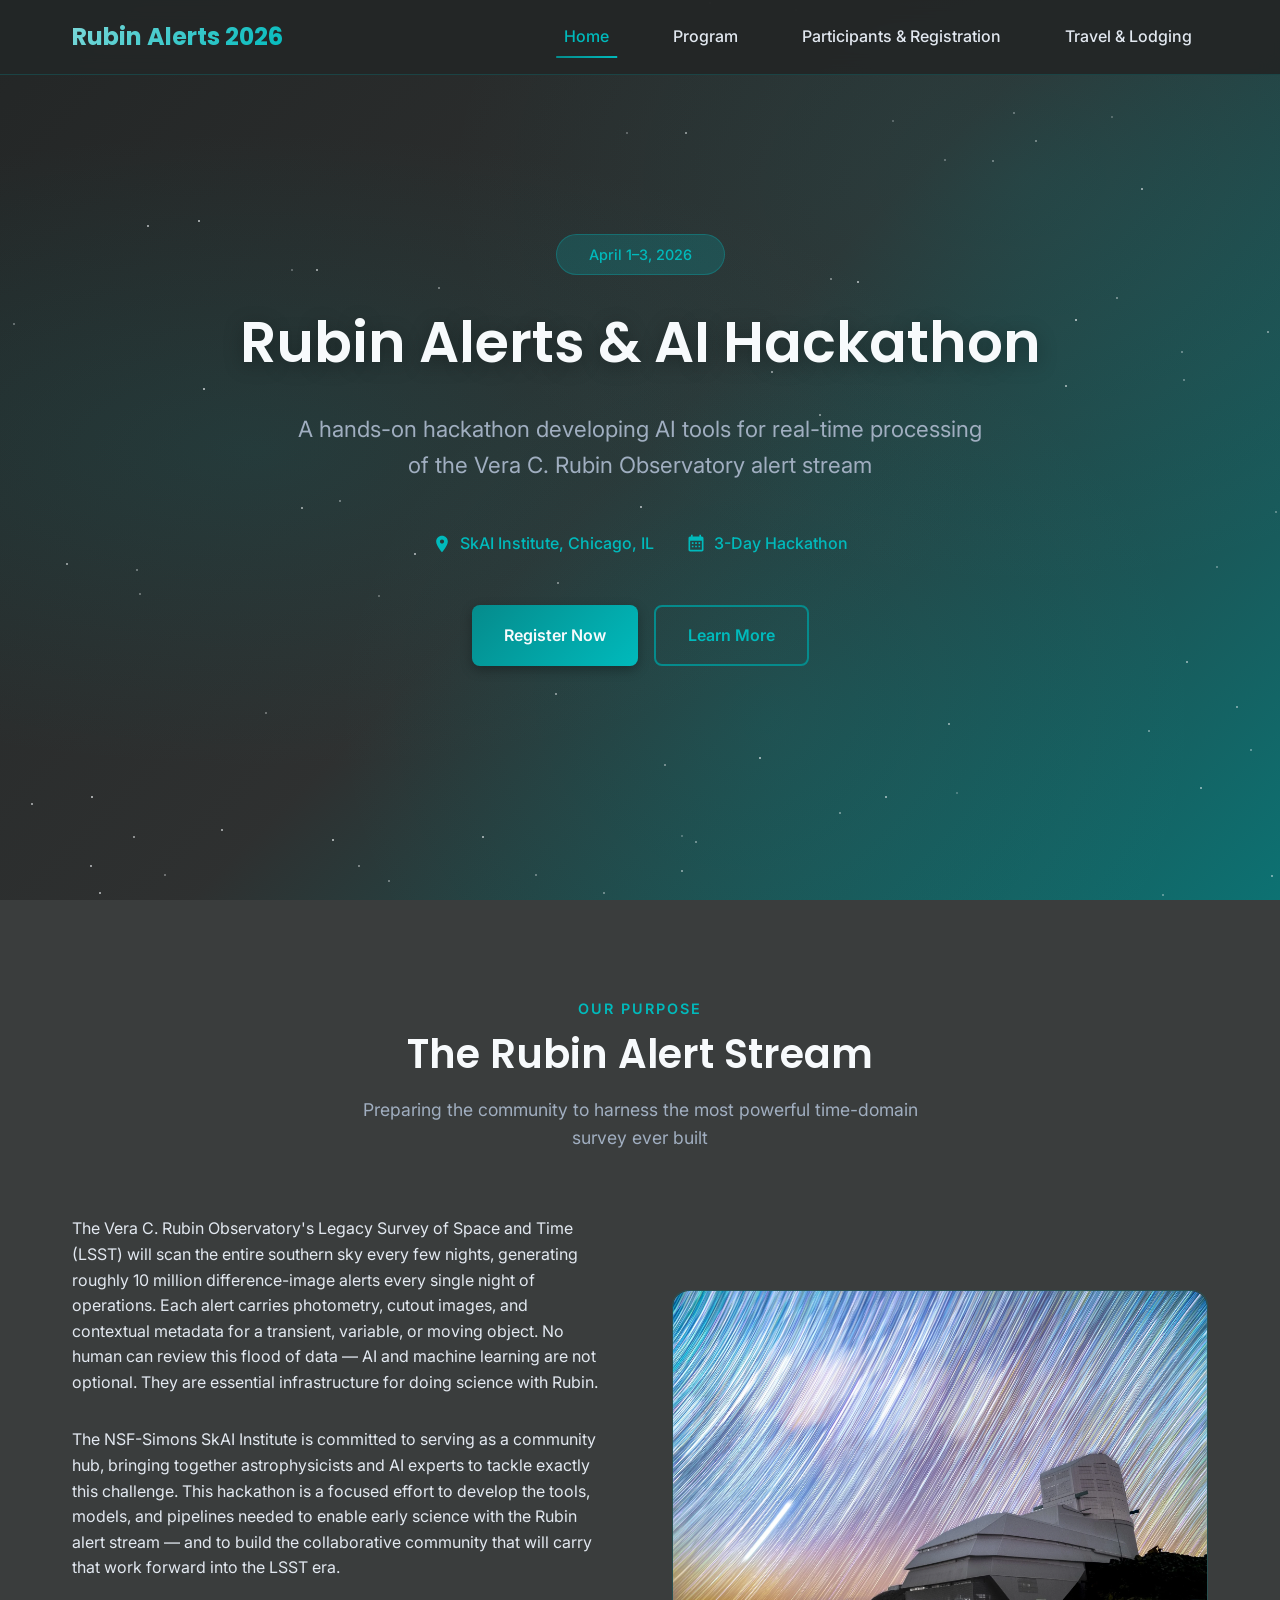
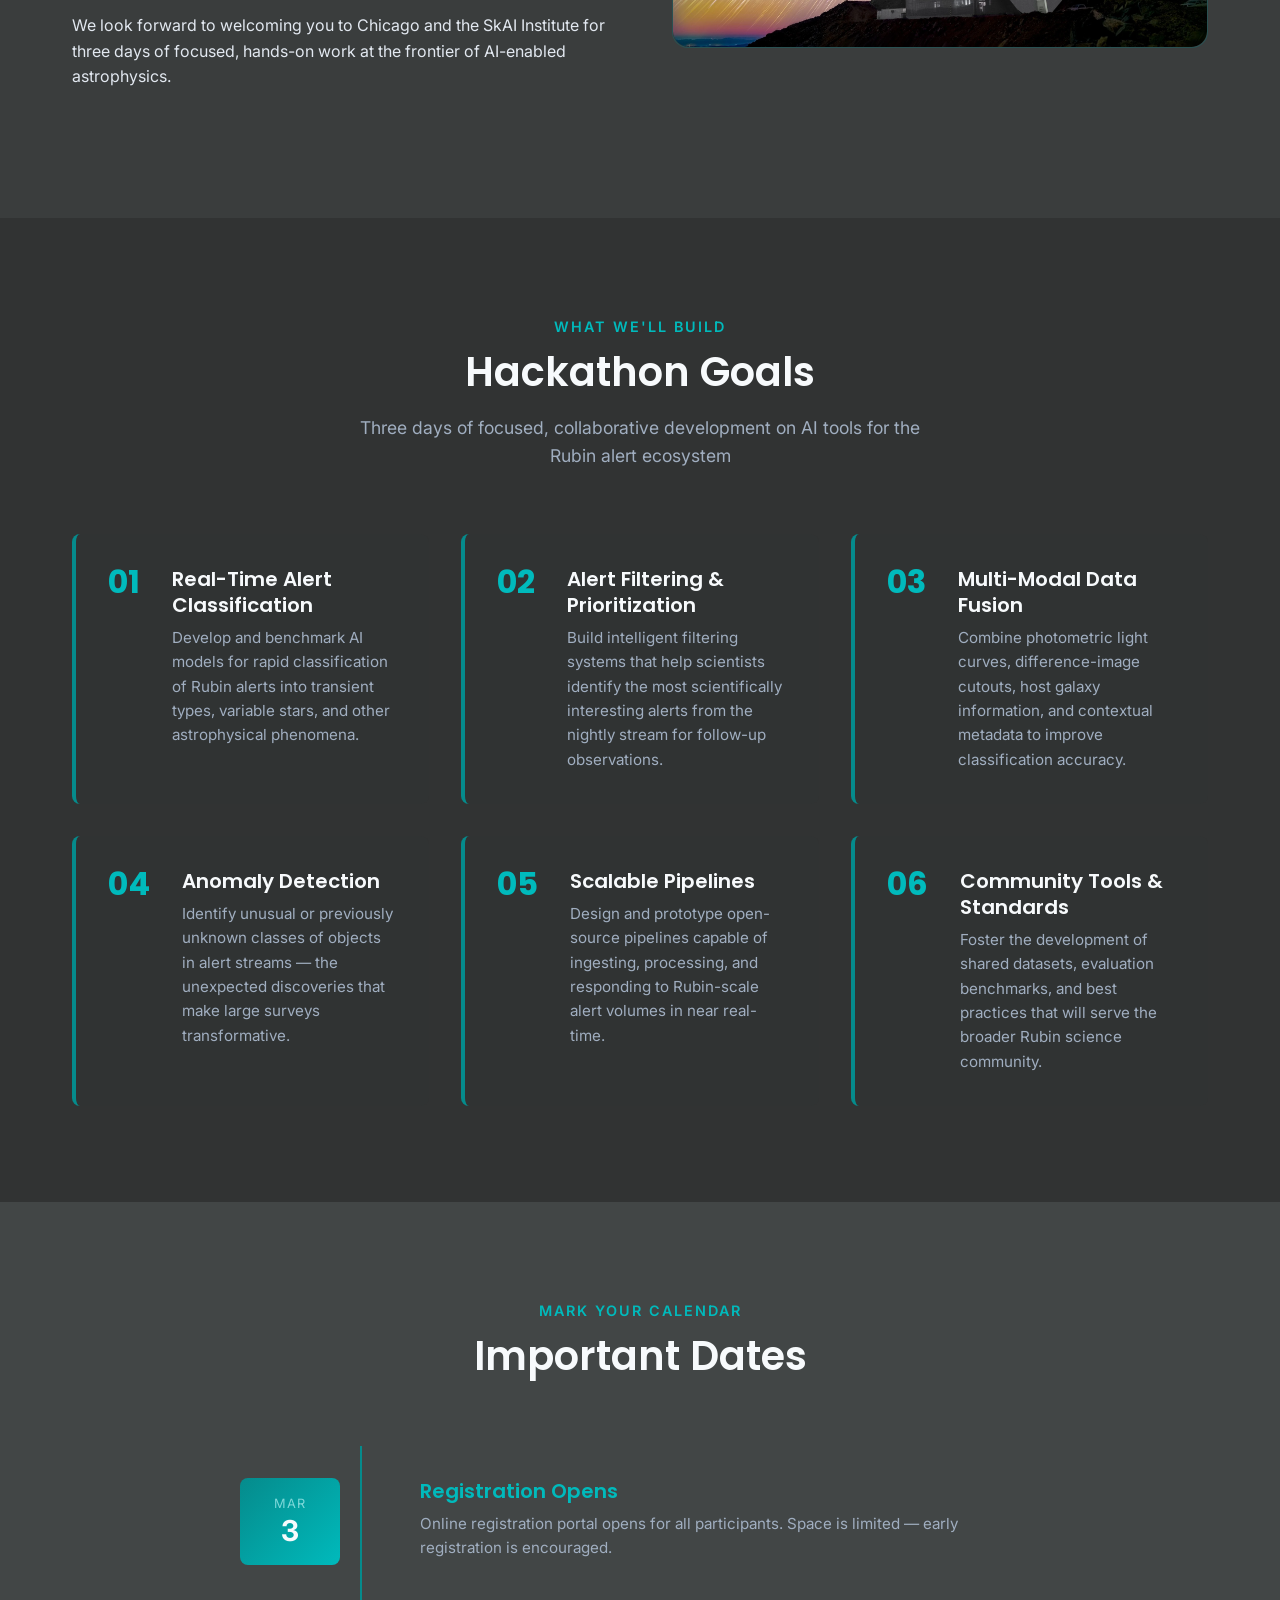
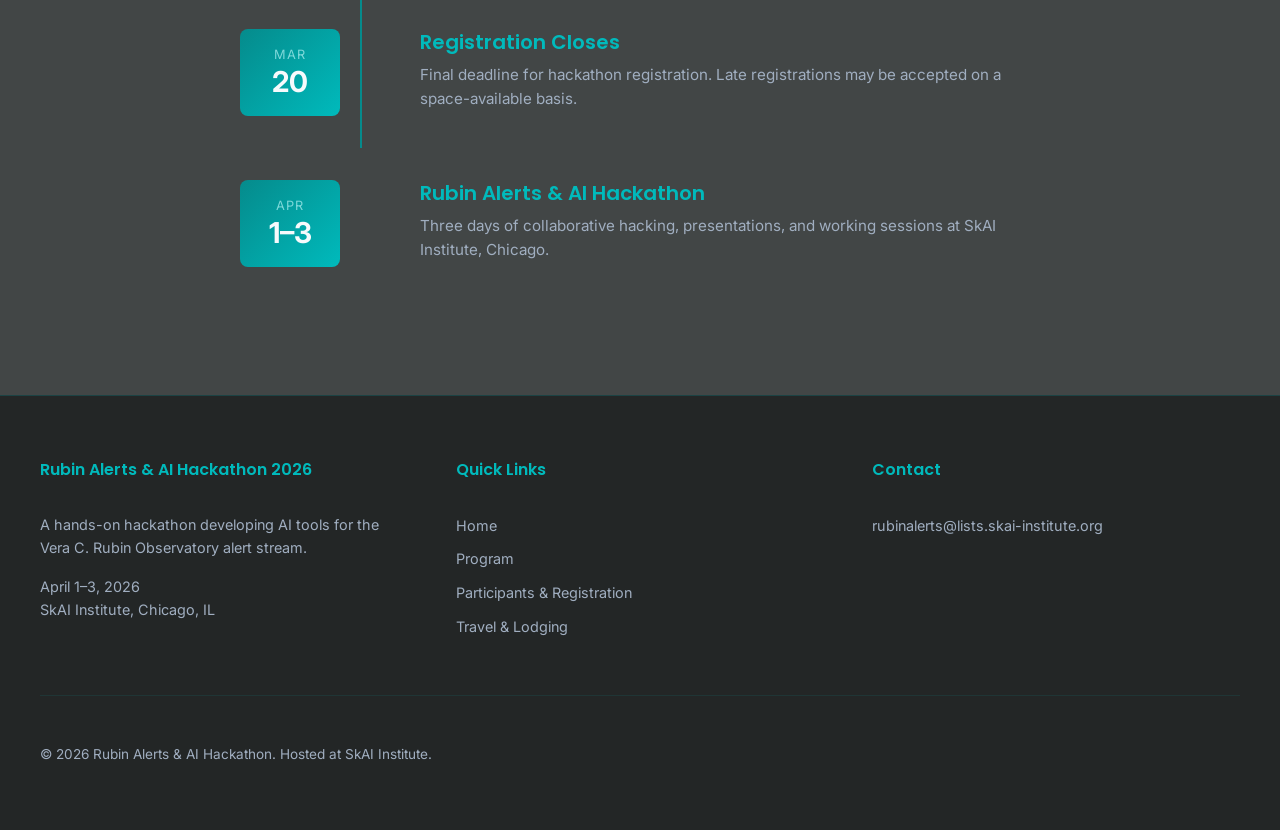
==== index.html @ 345ad565 "ENH: replace placeholder box with Rubin star trails image in Purpose section Co-Authored-By: Claude " ====
<!DOCTYPE html>
<html lang="en">
<head>
    <meta charset="UTF-8">
    <meta name="viewport" content="width=device-width, initial-scale=1.0">
    <meta name="description" content="Rubin Alerts and AI Hackathon 2026 - Developing AI tools for the Vera C. Rubin Observatory alert stream. April 1-3, 2026 at SkAI Institute, Chicago, IL.">
    <meta name="keywords" content="Rubin Observatory, LSST, alerts, AI, machine learning, hackathon, SkAI Institute, astronomy">
    <title>Rubin Alerts & AI Hackathon 2026</title>

    <!-- Google Fonts -->
    <link rel="preconnect" href="https://fonts.googleapis.com">
    <link rel="preconnect" href="https://fonts.gstatic.com" crossorigin>
    <link href="https://fonts.googleapis.com/css2?family=Inter:wght@300;400;500;600;700&family=Poppins:wght@400;500;600;700&display=swap" rel="stylesheet">

    <!-- Stylesheet -->
    <link rel="stylesheet" href="css/styles.css">
</head>
<body>
    <!-- Navigation -->
    <nav class="navbar">
        <div class="nav-container">
            <a href="index.html" class="nav-logo">
                <span class="nav-logo-text">Rubin Alerts 2026</span>
            </a>

            <input type="checkbox" id="nav-toggle" class="hamburger-checkbox">
            <label for="nav-toggle" class="hamburger">
                <span></span>
                <span></span>
                <span></span>
            </label>

            <ul class="nav-links">
                <li><a href="index.html" class="active jiggle-link">Home</a></li>
                <li><a href="program.html" class="jiggle-link">Program</a></li>
                <li><a href="participants.html" class="jiggle-link">Participants & Registration</a></li>
                <li><a href="travel.html" class="jiggle-link">Travel & Lodging</a></li>
            </ul>
        </div>
    </nav>

    <!-- Hero Section -->
    <section class="hero">
        <div class="stars" id="stars"></div>

        <div class="hero-content">
            <span class="hero-badge">April 1–3, 2026</span>
            <h1>Rubin Alerts &amp; AI Hackathon</h1>
            <p class="hero-subtitle">
                A hands-on hackathon developing AI tools for real-time processing of the Vera C. Rubin Observatory alert stream
            </p>
            <div class="hero-meta">
                <div class="hero-meta-item">
                    <svg xmlns="http://www.w3.org/2000/svg" viewBox="0 0 24 24">
                        <path d="M12 2C8.13 2 5 5.13 5 9c0 5.25 7 13 7 13s7-7.75 7-13c0-3.87-3.13-7-7-7zm0 9.5c-1.38 0-2.5-1.12-2.5-2.5s1.12-2.5 2.5-2.5 2.5 1.12 2.5 2.5-1.12 2.5-2.5 2.5z"/>
                    </svg>
                    SkAI Institute, Chicago, IL
                </div>
                <div class="hero-meta-item">
                    <svg xmlns="http://www.w3.org/2000/svg" viewBox="0 0 24 24">
                        <path d="M19 3h-1V1h-2v2H8V1H6v2H5c-1.11 0-1.99.9-1.99 2L3 19c0 1.1.89 2 2 2h14c1.1 0 2-.9 2-2V5c0-1.1-.9-2-2-2zm0 16H5V8h14v11zM9 10H7v2h2v-2zm4 0h-2v2h2v-2zm4 0h-2v2h2v-2zm-8 4H7v2h2v-2zm4 0h-2v2h2v-2zm4 0h-2v2h2v-2z"/>
                    </svg>
                    3-Day Hackathon
                </div>
            </div>
            <div class="hero-cta">
                <a href="https://forms.gle/wCSfBa9uULBceqDn6" target="_blank" class="btn btn-primary jiggle-link">Register Now</a>
                <a href="#vision" class="btn btn-secondary jiggle-link">Learn More</a>
            </div>
        </div>
    </section>

    <!-- Vision Section -->
    <section id="vision" class="section section-secondary">
        <div class="container">
            <div class="section-header">
                <span class="section-label">Our Purpose</span>
                <h2>The Rubin Alert Stream</h2>
                <p>Preparing the community to harness the most powerful time-domain survey ever built</p>
            </div>
            <div class="data-content">
                <div class="data-text">
                    <p>The Vera C. Rubin Observatory's Legacy Survey of Space and Time (LSST) will scan the entire southern sky every few nights, generating roughly 10 million difference-image alerts every single night of operations. Each alert carries photometry, cutout images, and contextual metadata for a transient, variable, or moving object. No human can review this flood of data — AI and machine learning are not optional. They are essential infrastructure for doing science with Rubin.</p>
                    <p>The NSF-Simons SkAI Institute is committed to serving as a community hub, bringing together astrophysicists and AI experts to tackle exactly this challenge. This hackathon is a focused effort to develop the tools, models, and pipelines needed to enable early science with the Rubin alert stream — and to build the collaborative community that will carry that work forward into the LSST era.</p>
                    <p>We look forward to welcoming you to Chicago and the SkAI Institute for three days of focused, hands-on work at the frontier of AI-enabled astrophysics.</p>
                </div>
                <div class="data-visual" style="padding: 0; overflow: hidden;">
                    <img src="assets/images/rubin-star-trails.jpeg" alt="Vera C. Rubin Observatory with star trails" style="width: 100%; height: 100%; object-fit: cover; display: block; border-radius: var(--radius-lg);">

                </div>
            </div>
        </div>
    </section>

    <!-- Goals Section -->
    <section class="section section-primary">
        <div class="container">
            <div class="section-header">
                <span class="section-label">What We'll Build</span>
                <h2>Hackathon Goals</h2>
                <p>Three days of focused, collaborative development on AI tools for the Rubin alert ecosystem</p>
            </div>
            <div class="goals-grid">
                <div class="goal-item">
                    <div class="goal-number">01</div>
                    <div class="goal-content">
                        <h4>Real-Time Alert Classification</h4>
                        <p>Develop and benchmark AI models for rapid classification of Rubin alerts into transient types, variable stars, and other astrophysical phenomena.</p>
                    </div>
                </div>
                <div class="goal-item">
                    <div class="goal-number">02</div>
                    <div class="goal-content">
                        <h4>Alert Filtering &amp; Prioritization</h4>
                        <p>Build intelligent filtering systems that help scientists identify the most scientifically interesting alerts from the nightly stream for follow-up observations.</p>
                    </div>
                </div>
                <div class="goal-item">
                    <div class="goal-number">03</div>
                    <div class="goal-content">
                        <h4>Multi-Modal Data Fusion</h4>
                        <p>Combine photometric light curves, difference-image cutouts, host galaxy information, and contextual metadata to improve classification accuracy.</p>
                    </div>
                </div>
                <div class="goal-item">
                    <div class="goal-number">04</div>
                    <div class="goal-content">
                        <h4>Anomaly Detection</h4>
                        <p>Identify unusual or previously unknown classes of objects in alert streams — the unexpected discoveries that make large surveys transformative.</p>
                    </div>
                </div>
                <div class="goal-item">
                    <div class="goal-number">05</div>
                    <div class="goal-content">
                        <h4>Scalable Pipelines</h4>
                        <p>Design and prototype open-source pipelines capable of ingesting, processing, and responding to Rubin-scale alert volumes in near real-time.</p>
                    </div>
                </div>
                <div class="goal-item">
                    <div class="goal-number">06</div>
                    <div class="goal-content">
                        <h4>Community Tools &amp; Standards</h4>
                        <p>Foster the development of shared datasets, evaluation benchmarks, and best practices that will serve the broader Rubin science community.</p>
                    </div>
                </div>
            </div>
        </div>
    </section>

    <!-- Important Dates Section -->
    <section class="section section-tertiary">
        <div class="container">
            <div class="section-header">
                <span class="section-label">Mark Your Calendar</span>
                <h2>Important Dates</h2>
            </div>
            <div class="dates-timeline">
                <div class="date-item">
                    <div class="date-badge">
                        <span class="month">Mar</span>
                        <span class="day">3</span>
                    </div>
                    <div class="date-content">
                        <h4>Registration Opens</h4>
                        <p>Online registration portal opens for all participants. Space is limited — early registration is encouraged.</p>
                    </div>
                </div>
                <div class="date-item">
                    <div class="date-badge">
                        <span class="month">Mar</span>
                        <span class="day">20</span>
                    </div>
                    <div class="date-content">
                        <h4>Registration Closes</h4>
                        <p>Final deadline for hackathon registration. Late registrations may be accepted on a space-available basis.</p>
                    </div>
                </div>
                <div class="date-item">
                    <div class="date-badge">
                        <span class="month">Apr</span>
                        <span class="day">1–3</span>
                    </div>
                    <div class="date-content">
                        <h4>Rubin Alerts &amp; AI Hackathon</h4>
                        <p>Three days of collaborative hacking, presentations, and working sessions at SkAI Institute, Chicago.</p>
                    </div>
                </div>
            </div>
        </div>
    </section>

    <!-- Footer -->
    <footer class="footer">
        <div class="footer-content">
            <div class="footer-section">
                <h4>Rubin Alerts &amp; AI Hackathon 2026</h4>
                <p>A hands-on hackathon developing AI tools for the Vera C. Rubin Observatory alert stream.</p>
                <p class="mt-sm">April 1–3, 2026<br>SkAI Institute, Chicago, IL</p>
            </div>
            <div class="footer-section">
                <h4>Quick Links</h4>
                <ul class="footer-links">
                    <li><a href="index.html" class="jiggle-link">Home</a></li>
                    <li><a href="program.html" class="jiggle-link">Program</a></li>
                    <li><a href="participants.html" class="jiggle-link">Participants &amp; Registration</a></li>
                    <li><a href="travel.html" class="jiggle-link">Travel &amp; Lodging</a></li>
                </ul>
            </div>
            <div class="footer-section">
                <h4>Contact</h4>
                <ul class="footer-links">
                    <li><a href="mailto:rubinalerts@lists.skai-institute.org" class="jiggle-link">rubinalerts@lists.skai-institute.org</a></li>
                </ul>
            </div>
        </div>
        <div class="footer-bottom">
            <p>&copy; 2026 Rubin Alerts &amp; AI Hackathon. Hosted at SkAI Institute.</p>
        </div>
    </footer>

    <script>
        window.addEventListener('scroll', function() {
            const navbar = document.querySelector('.navbar');
            if (window.scrollY > 50) {
                navbar.classList.add('scrolled');
            } else {
                navbar.classList.remove('scrolled');
            }
        });

        document.querySelectorAll('.nav-links a').forEach(link => {
            link.addEventListener('click', () => {
                document.getElementById('nav-toggle').checked = false;
            });
        });

        function generateStars() {
            const starsContainer = document.getElementById('stars');
            if (!starsContainer) return;
            for (let i = 0; i < 80; i++) {
                const star = document.createElement('div');
                star.className = 'star';
                star.style.left = Math.random() * 100 + '%';
                star.style.top = Math.random() * 100 + '%';
                star.style.animationDelay = Math.random() * 3 + 's';
                star.style.opacity = Math.random() * 0.5 + 0.3;
                starsContainer.appendChild(star);
            }
        }
        generateStars();
    </script>
</body>
</html>
---- css/styles.css ----
/* ============================================
   Rubin Alerts & AI Hackathon 2026 - Stylesheet
   Color Scheme: Teal (#058B8C, #00BABC) + Dark Grey (#313333)
   ============================================ */

/* CSS Custom Properties */
:root {
    /* Primary Colors */
    --color-primary-dark: #232626;
    --color-primary: #313333;
    --color-primary-medium: #058B8C;
    --color-secondary: #058B8C;
    --color-accent: #00BABC;
    --color-light: #00BABC;
    --color-lightest: #7dd8d9;

    /* Teal Accents (replacing purple) */
    --color-purple: #058B8C;
    --color-purple-light: #00BABC;
    --color-purple-dark: #046B6C;

    /* Background Colors - No white allowed */
    --bg-dark: #232626;
    --bg-primary: #313333;
    --bg-secondary: #3a3d3d;
    --bg-tertiary: #424646;
    --bg-light: #c3e8e8;
    --bg-card: rgba(49, 51, 51, 0.6);

    /* Text Colors */
    --text-light: #e2e8f0;
    --text-white: #f7fafc;
    --text-muted: #a0aec0;
    --text-dark: #313333;

    /* Gradients */
    --gradient-primary: linear-gradient(135deg, #313333 0%, #058B8C 50%, #00BABC 100%);
    --gradient-dark: linear-gradient(180deg, #232626 0%, #313333 100%);
    --gradient-light: linear-gradient(180deg, #058B8C 0%, #3a3d3d 100%);
    --gradient-hero: linear-gradient(135deg, rgba(35, 38, 38, 0.88) 0%, rgba(49, 51, 51, 0.80) 50%, rgba(5, 139, 140, 0.75) 100%);
    --gradient-purple-accent: linear-gradient(135deg, #058B8C 0%, #00BABC 100%);

    /* Spacing */
    --spacing-xs: 0.5rem;
    --spacing-sm: 1rem;
    --spacing-md: 2rem;
    --spacing-lg: 3rem;
    --spacing-xl: 4rem;
    --spacing-xxl: 6rem;

    /* Typography */
    --font-primary: 'Inter', -apple-system, BlinkMacSystemFont, 'Segoe UI', Roboto, sans-serif;
    --font-heading: 'Poppins', 'Inter', sans-serif;

    /* Transitions */
    --transition-fast: 0.2s ease;
    --transition-medium: 0.3s ease;
    --transition-slow: 0.5s ease;

    /* Shadows */
    --shadow-sm: 0 2px 4px rgba(0, 0, 0, 0.2);
    --shadow-md: 0 4px 12px rgba(0, 0, 0, 0.3);
    --shadow-lg: 0 8px 24px rgba(0, 0, 0, 0.4);
    --shadow-glow: 0 0 20px rgba(0, 186, 188, 0.3);

    /* Border Radius */
    --radius-sm: 4px;
    --radius-md: 8px;
    --radius-lg: 16px;
    --radius-full: 9999px;
}

/* Reset & Base Styles */
*, *::before, *::after {
    margin: 0;
    padding: 0;
    box-sizing: border-box;
}

html {
    scroll-behavior: smooth;
    font-size: 16px;
}

body {
    font-family: var(--font-primary);
    background: var(--bg-dark);
    color: var(--text-light);
    line-height: 1.6;
    min-height: 100vh;
    overflow-x: hidden;
}

/* Typography */
h1, h2, h3, h4, h5, h6 {
    font-family: var(--font-heading);
    font-weight: 600;
    line-height: 1.3;
    color: var(--text-white);
}

h1 { font-size: clamp(2rem, 5vw, 3.5rem); }
h2 { font-size: clamp(1.75rem, 4vw, 2.5rem); }
h3 { font-size: clamp(1.25rem, 3vw, 1.75rem); }
h4 { font-size: clamp(1.1rem, 2.5vw, 1.25rem); }

p {
    margin-bottom: var(--spacing-sm);
    color: var(--text-light);
}

a {
    color: var(--color-accent);
    text-decoration: none;
    transition: var(--transition-fast);
}

a:hover {
    color: var(--color-lightest);
}

/* Teal Underline Animation for Links */
.jiggle-link {
    position: relative;
    display: inline-block;
}

.jiggle-link::after {
    content: '';
    position: absolute;
    bottom: -2px;
    left: 0;
    width: 0;
    height: 2px;
    background: var(--gradient-purple-accent);
    transition: width var(--transition-medium) ease;
}

.jiggle-link:hover::after {
    width: 100%;
}

.jiggle-link:hover {
    color: var(--color-purple-light);
}

/* Remove underline effect from buttons */
.btn.jiggle-link::after {
    display: none;
}

.btn.jiggle-link:hover {
    color: var(--text-white);
}

/* Container */
.container {
    width: 100%;
    max-width: 1200px;
    margin: 0 auto;
    padding: 0 var(--spacing-md);
}

/* ============================================
   Navigation
   ============================================ */
.navbar {
    position: fixed;
    top: 0;
    left: 0;
    right: 0;
    z-index: 1000;
    background: rgba(35, 38, 38, 0.95);
    backdrop-filter: blur(10px);
    border-bottom: 1px solid rgba(0, 186, 188, 0.2);
    transition: var(--transition-medium);
}

.navbar.scrolled {
    background: rgba(35, 38, 38, 0.98);
    box-shadow: var(--shadow-md);
}

.nav-container {
    display: flex;
    justify-content: space-between;
    align-items: center;
    padding: var(--spacing-sm) var(--spacing-md);
    max-width: 1200px;
    margin: 0 auto;
}

.nav-logo {
    display: flex;
    align-items: center;
    gap: var(--spacing-sm);
}

.nav-logo img {
    height: 40px;
    width: auto;
}

.nav-logo-text {
    font-family: var(--font-heading);
    font-size: 1.5rem;
    font-weight: 700;
    color: var(--text-white);
    background: linear-gradient(135deg, var(--color-lightest) 0%, var(--color-accent) 100%);
    -webkit-background-clip: text;
    -webkit-text-fill-color: transparent;
    background-clip: text;
}

.nav-links {
    display: flex;
    gap: var(--spacing-md);
    list-style: none;
}

.nav-links a {
    position: relative;
    font-weight: 500;
    color: var(--text-light);
    padding: var(--spacing-xs) var(--spacing-sm);
    border-radius: var(--radius-sm);
    transition: var(--transition-fast);
}

.nav-links a::after {
    content: '';
    position: absolute;
    bottom: 0;
    left: 50%;
    width: 0;
    height: 2px;
    background: var(--gradient-purple-accent);
    transition: var(--transition-fast);
    transform: translateX(-50%);
}

.nav-links a:hover {
    color: var(--color-purple-light);
}

.nav-links a:hover::after {
    width: 80%;
}

.nav-links a.active {
    color: var(--color-purple-light);
}

.nav-links a.active::after {
    width: 80%;
}

/* Hamburger Menu */
.hamburger {
    display: none;
    flex-direction: column;
    cursor: pointer;
    gap: 5px;
    padding: 10px;
    z-index: 1001;
}

.hamburger span {
    display: block;
    width: 25px;
    height: 3px;
    background: var(--text-white);
    border-radius: var(--radius-full);
    transition: var(--transition-fast);
}

.hamburger-checkbox {
    display: none;
}

.hamburger-checkbox:checked ~ .hamburger span:nth-child(1) {
    transform: rotate(45deg) translate(5px, 5px);
}

.hamburger-checkbox:checked ~ .hamburger span:nth-child(2) {
    opacity: 0;
}

.hamburger-checkbox:checked ~ .hamburger span:nth-child(3) {
    transform: rotate(-45deg) translate(7px, -7px);
}

/* Mobile Navigation */
@media (max-width: 768px) {
    .hamburger {
        display: flex;
    }

    .nav-links {
        position: fixed;
        top: 0;
        right: -100%;
        width: 280px;
        height: 100vh;
        flex-direction: column;
        background: var(--bg-dark);
        padding: 80px var(--spacing-md) var(--spacing-md);
        transition: var(--transition-medium);
        box-shadow: var(--shadow-lg);
        border-left: 1px solid rgba(0, 186, 188, 0.2);
    }

    .hamburger-checkbox:checked ~ .nav-links {
        right: 0;
    }

    .nav-links a {
        padding: var(--spacing-sm);
        font-size: 1.1rem;
    }
}

/* ============================================
   Hero Section
   ============================================ */
.hero {
    position: relative;
    min-height: 100vh;
    display: flex;
    align-items: center;
    justify-content: center;
    text-align: center;
    padding: var(--spacing-xxl) var(--spacing-md);
    background:
        var(--gradient-hero),
        url('https://cdn.mos.cms.futurecdn.net/5Bo7yCT4fnLeNkBGavwALJ-1200-80.jpg.webp') center/cover no-repeat;
    overflow: hidden;
}

.hero::before {
    content: '';
    position: absolute;
    top: 0;
    left: 0;
    right: 0;
    bottom: 0;
    background:
        radial-gradient(ellipse at 20% 50%, rgba(5, 139, 140, 0.15) 0%, transparent 50%),
        radial-gradient(ellipse at 80% 20%, rgba(0, 186, 188, 0.1) 0%, transparent 40%),
        radial-gradient(ellipse at 60% 80%, rgba(0, 186, 188, 0.08) 0%, transparent 40%);
    pointer-events: none;
}

.hero-content {
    position: relative;
    z-index: 1;
    max-width: 900px;
}

.hero-background-curve {
    position: absolute;
    top: 0;
    left: 0;
    width: 100%;
    height: 100%;
    z-index: 0;
    pointer-events: none;
    mix-blend-mode: screen;
    overflow: hidden;
}

.hero-background-curve svg {
    width: 100%;
    height: 100%;
    display: block;
}

.curve-path {
    fill: none;
    stroke-linecap: round;
    filter: drop-shadow(0 0 10px rgba(0, 186, 188, 0.4));
    stroke-width: 3;
    stroke: var(--color-purple);
    opacity: 0.4;
}

.hero-badge {
    display: inline-block;
    background: rgba(0, 186, 188, 0.2);
    color: var(--color-light);
    padding: var(--spacing-xs) var(--spacing-md);
    border-radius: var(--radius-full);
    font-size: 0.9rem;
    font-weight: 500;
    margin-bottom: var(--spacing-md);
    border: 1px solid rgba(0, 186, 188, 0.3);
}

.hero h1 {
    margin-bottom: var(--spacing-md);
    text-shadow: 0 4px 20px rgba(0, 0, 0, 0.3);
}

.hero-subtitle {
    font-size: clamp(1.1rem, 2.5vw, 1.4rem);
    color: var(--text-muted);
    margin-bottom: var(--spacing-lg);
    max-width: 700px;
    margin-left: auto;
    margin-right: auto;
}

.hero-meta {
    display: flex;
    flex-wrap: wrap;
    justify-content: center;
    gap: var(--spacing-md);
    margin-bottom: var(--spacing-lg);
}

.hero-meta-item {
    display: flex;
    align-items: center;
    gap: var(--spacing-xs);
    color: var(--color-light);
    font-weight: 500;
}

.hero-meta-item svg {
    width: 20px;
    height: 20px;
    fill: currentColor;
}

.hero-cta {
    display: flex;
    flex-wrap: wrap;
    justify-content: center;
    gap: var(--spacing-sm);
}

/* Buttons */
.btn {
    display: inline-flex;
    align-items: center;
    gap: var(--spacing-xs);
    padding: var(--spacing-sm) var(--spacing-md);
    font-family: var(--font-primary);
    font-size: 1rem;
    font-weight: 600;
    border-radius: var(--radius-md);
    cursor: pointer;
    transition: var(--transition-fast);
    border: none;
    text-decoration: none;
}

.btn-primary {
    background: var(--gradient-purple-accent);
    color: var(--text-white);
    box-shadow: var(--shadow-md);
}

.btn-primary:hover {
    transform: translateY(-2px);
    box-shadow: var(--shadow-lg), 0 0 20px rgba(0, 186, 188, 0.4);
    color: var(--text-white);
}

.btn-secondary {
    background: transparent;
    color: var(--color-light);
    border: 2px solid var(--color-purple);
}

.btn-secondary:hover {
    background: rgba(5, 139, 140, 0.15);
    border-color: var(--color-purple-light);
    transform: translateY(-2px);
    color: var(--text-white);
}

/* ============================================
   Sections
   ============================================ */
.section {
    padding: var(--spacing-xxl) var(--spacing-md);
}

.section-dark {
    background: var(--bg-dark);
}

.section-primary {
    background: var(--bg-primary);
}

.section-secondary {
    background: var(--bg-secondary);
}

.section-tertiary {
    background: var(--bg-tertiary);
}

.section-gradient {
    background: var(--gradient-light);
}

.section-header {
    text-align: center;
    margin-bottom: var(--spacing-xl);
}

.section-header h2 {
    margin-bottom: var(--spacing-sm);
}

.section-header p {
    color: var(--text-muted);
    font-size: 1.1rem;
    max-width: 600px;
    margin: 0 auto;
}

.section-label {
    display: inline-block;
    color: var(--color-purple-light);
    font-size: 0.9rem;
    font-weight: 600;
    text-transform: uppercase;
    letter-spacing: 2px;
    margin-bottom: var(--spacing-xs);
}

/* ============================================
   Images that span
   ============================================ */
.banner-img {
    width: 100%;
    height: auto;
    margin-top: 0.5rem;
    margin-bottom: 0.5rem;
    object-fit: cover;
    border-radius: 12px;
}

/* ============================================
   Cards
   ============================================ */
.card {
    background: var(--bg-card);
    border-radius: var(--radius-lg);
    padding: var(--spacing-lg);
    border: 1px solid rgba(0, 186, 188, 0.15);
    transition: var(--transition-medium);
    backdrop-filter: blur(5px);
}

.card:hover {
    transform: translateY(-5px);
    box-shadow: var(--shadow-lg);
    border-color: rgba(0, 186, 188, 0.4);
}

.card-icon {
    width: 60px;
    height: 60px;
    background: var(--gradient-purple-accent);
    border-radius: var(--radius-md);
    display: flex;
    align-items: center;
    justify-content: center;
    margin-bottom: var(--spacing-md);
}

.card-icon svg {
    width: 30px;
    height: 30px;
    fill: var(--text-white);
}

.card h3 {
    margin-bottom: var(--spacing-sm);
}

.card p {
    color: var(--text-muted);
}

/* Card Grid */
.card-grid {
    display: grid;
    grid-template-columns: repeat(auto-fit, minmax(300px, 1fr));
    gap: var(--spacing-lg);
}

/* Make the image card consistent with other cards */
.card.card-image {
    display: flex;
    align-items: center;
    justify-content: center;
    padding: 0;
    overflow: hidden;
}

/* Image container */
.venue-photo {
    margin: 0;
    width: 100%;
}

/* Responsive image */
.venue-img {
    display: block;
    width: 100%;
    height: auto;
    object-fit: cover;
}

/* Overlay caption */
.venue-caption {
  position: absolute;
  left: 0;
  right: 0;
  bottom: 0;
  color: #fff;
  font-weight: 200;
  font-size: 0.7rem;
  padding: 0.75rem 1rem;
  z-index: 2;
}

/* ============================================
   Goals Section
   ============================================ */
.goals-grid {
    display: grid;
    grid-template-columns: repeat(auto-fit, minmax(280px, 1fr));
    gap: var(--spacing-md);
}

.goal-item {
    display: flex;
    gap: var(--spacing-md);
    padding: var(--spacing-md);
    background: rgba(49, 51, 51, 0.4);
    border-radius: var(--radius-md);
    border-left: 4px solid var(--color-purple);
    transition: var(--transition-medium);
}

.goal-item:hover {
    background: rgba(49, 51, 51, 0.6);
    transform: translateX(5px);
    border-left-color: var(--color-purple-light);
}

.goal-number {
    font-family: var(--font-heading);
    font-size: 2rem;
    font-weight: 700;
    color: var(--color-purple-light);
    line-height: 1;
}

.goal-content h4 {
    margin-bottom: var(--spacing-xs);
}

.goal-content p {
    color: var(--text-muted);
    font-size: 0.95rem;
    margin: 0;
}

/* ============================================
   Important Dates
   ============================================ */
.dates-timeline {
    position: relative;
    max-width: 800px;
    margin: 0 auto;
}

.date-item {
    display: flex;
    gap: var(--spacing-lg);
    padding: var(--spacing-md) 0;
    position: relative;
}

.date-item::before {
    content: '';
    position: absolute;
    left: 120px;
    top: 0;
    bottom: 0;
    width: 2px;
    background: var(--color-primary-medium);
}

.date-item:last-child::before {
    display: none;
}

.date-badge {
    flex-shrink: 0;
    width: 100px;
    padding: var(--spacing-sm);
    background: var(--gradient-purple-accent);
    border-radius: var(--radius-md);
    text-align: center;
    position: relative;
    z-index: 1;
}

.date-badge .month {
    display: block;
    font-size: 0.8rem;
    text-transform: uppercase;
    letter-spacing: 1px;
    color: var(--color-lightest);
}

.date-badge .day {
    display: block;
    font-size: 1.8rem;
    font-weight: 700;
    color: var(--text-white);
    line-height: 1.2;
}

.date-content {
    flex: 1;
    padding-left: var(--spacing-md);
}

.date-content h4 {
    margin-bottom: var(--spacing-xs);
    color: var(--color-light);
}

.date-content p {
    color: var(--text-muted);
    margin: 0;
    font-size: 0.95rem;
}

@media (max-width: 600px) {
    .date-item {
        flex-direction: column;
        gap: var(--spacing-sm);
    }

    .date-item::before {
        display: none;
    }

    .date-badge {
        width: auto;
        display: inline-flex;
        gap: var(--spacing-xs);
        align-items: center;
    }

    .date-badge .month,
    .date-badge .day {
        display: inline;
        font-size: 1rem;
    }

    .date-content {
        padding-left: 0;
    }
}

/* ============================================
   Data / Context Section
   ============================================ */
.data-content {
    display: grid;
    grid-template-columns: 1fr 1fr;
    gap: var(--spacing-xl);
    align-items: center;
}

.data-text h3 {
    margin-bottom: var(--spacing-md);
}

.data-text p {
    margin-bottom: var(--spacing-md);
}

.data-features {
    list-style: none;
}

.data-features li {
    display: flex;
    align-items: center;
    gap: var(--spacing-sm);
    padding: var(--spacing-xs) 0;
    color: var(--text-light);
}

.data-features li::before {
    content: '✦';
    color: var(--color-purple-light);
    font-size: 0.8rem;
}

.data-visual {
    background: var(--bg-card);
    border-radius: var(--radius-lg);
    padding: var(--spacing-lg);
    border: 1px solid rgba(0, 186, 188, 0.2);
    text-align: center;
}

.data-visual-placeholder {
    height: 250px;
    background:
        linear-gradient(135deg, rgba(5, 139, 140, 0.1) 0%, rgba(0, 186, 188, 0.05) 100%);
    border-radius: var(--radius-md);
    display: flex;
    flex-direction: column;
    align-items: center;
    justify-content: center;
    gap: var(--spacing-sm);
    color: var(--text-muted);
}

.data-visual-placeholder svg {
    width: 60px;
    height: 60px;
    fill: var(--color-accent);
    opacity: 0.6;
}

@media (max-width: 768px) {
    .data-content {
        grid-template-columns: 1fr;
    }
}

/* ============================================
   Program Page - Schedule Table
   ============================================ */
.program-day {
    margin-bottom: var(--spacing-xl);
}

.program-day h3 {
    margin-bottom: var(--spacing-md);
    padding-bottom: var(--spacing-sm);
    border-bottom: 2px solid var(--color-purple);
}

.schedule-table {
    width: 100%;
    border-collapse: collapse;
    background: var(--bg-card);
    border-radius: var(--radius-lg);
    overflow: hidden;
}

.schedule-table thead {
    background: var(--bg-primary);
}

.schedule-table th {
    padding: var(--spacing-md);
    text-align: left;
    font-weight: 600;
    color: var(--color-light);
    text-transform: uppercase;
    font-size: 0.85rem;
    letter-spacing: 1px;
}

.schedule-table td {
    padding: var(--spacing-md);
    border-bottom: 1px solid rgba(0, 186, 188, 0.1);
    color: var(--text-light);
}

.schedule-table tbody tr {
    transition: var(--transition-fast);
}

.schedule-table tbody tr:hover {
    background: rgba(0, 186, 188, 0.1);
}

.schedule-table tbody tr:last-child td {
    border-bottom: none;
}

.schedule-time {
    font-weight: 600;
    color: var(--color-purple-light);
    white-space: nowrap;
}

.schedule-speaker {
    color: var(--text-muted);
    font-size: 0.9rem;
}

.schedule-break {
    background: rgba(0, 186, 188, 0.05);
    font-style: italic;
    color: var(--text-muted);
}

/* Responsive table */
@media (max-width: 768px) {
    .schedule-table {
        display: block;
        overflow-x: auto;
    }

    .schedule-table th,
    .schedule-table td {
        padding: var(--spacing-sm);
        font-size: 0.9rem;
    }
}

/* ============================================
   Participants Page
   ============================================ */
.participants-grid {
    display: grid;
    grid-template-columns: repeat(auto-fill, minmax(280px, 1fr));
    gap: var(--spacing-md);
}

.participant-card {
    background: var(--bg-card);
    border-radius: var(--radius-lg);
    padding: var(--spacing-lg);
    text-align: center;
    border: 1px solid rgba(0, 186, 188, 0.15);
    transition: var(--transition-medium);
}

.participant-card:hover {
    transform: translateY(-5px);
    box-shadow: var(--shadow-lg);
    border-color: var(--color-purple);
}

.participant-avatar {
    width: 80px;
    height: 80px;
    background: var(--gradient-purple-accent);
    border-radius: 50%;
    margin: 0 auto var(--spacing-md);
    display: flex;
    align-items: center;
    justify-content: center;
    font-size: 2rem;
    font-weight: 700;
    color: var(--text-white);
}

.participant-card h4 {
    margin-bottom: var(--spacing-xs);
    color: var(--text-white);
}

.participant-affiliation {
    color: var(--text-muted);
    font-size: 0.9rem;
}

/* Registration Section */
.registration-box {
    background: var(--bg-card);
    border-radius: var(--radius-lg);
    padding: var(--spacing-xl);
    text-align: center;
    border: 1px solid rgba(0, 186, 188, 0.2);
    max-width: 600px;
    margin: 0 auto var(--spacing-xxl);
}

.registration-box h3 {
    margin-bottom: var(--spacing-md);
}

.registration-box p {
    margin-bottom: var(--spacing-lg);
    color: var(--text-muted);
}

/* ============================================
   Travel Page
   ============================================ */
.travel-grid {
    display: grid;
    grid-template-columns: repeat(auto-fit, minmax(350px, 1fr));
    gap: var(--spacing-lg);
}

.hotel-card {
    background: var(--bg-card);
    border-radius: var(--radius-lg);
    overflow: hidden;
    border: 1px solid rgba(0, 186, 188, 0.2);
}

.hotel-image {
    height: 200px;
    background: var(--gradient-light);
    display: flex;
    align-items: center;
    justify-content: center;
}

.hotel-image svg {
    width: 80px;
    height: 80px;
    fill: var(--color-light);
    opacity: 0.5;
}

.hotel-details {
    padding: var(--spacing-lg);
}

.hotel-details h3 {
    margin-bottom: var(--spacing-sm);
}

.hotel-details p {
    color: var(--text-muted);
    margin-bottom: var(--spacing-md);
}

.hotel-info-list {
    list-style: none;
}

.hotel-info-list li {
    display: flex;
    justify-content: space-between;
    padding: var(--spacing-sm) 0;
    border-bottom: 1px solid rgba(0, 186, 188, 0.1);
}

.hotel-info-list li:last-child {
    border-bottom: none;
}

.hotel-info-list .label {
    color: var(--text-muted);
}

.hotel-info-list .value {
    color: var(--text-white);
    font-weight: 600;
}

.hotel-rate {
    background: rgba(0, 186, 188, 0.1);
    padding: var(--spacing-md);
    border-radius: var(--radius-md);
    margin-top: var(--spacing-md);
    text-align: center;
}

.hotel-rate .price {
    font-size: 2rem;
    font-weight: 700;
    color: var(--color-purple-light);
}

.hotel-rate .price-note {
    font-size: 0.85rem;
    color: var(--text-muted);
}

/* Transportation Section */
.transport-options {
    display: grid;
    grid-template-columns: repeat(auto-fit, minmax(250px, 1fr));
    gap: var(--spacing-md);
}

.transport-item {
    background: var(--bg-card);
    border-radius: var(--radius-md);
    padding: var(--spacing-lg);
    border: 1px solid rgba(0, 186, 188, 0.15);
    transition: var(--transition-medium);
}

.transport-item:hover {
    border-color: var(--color-purple);
}

.transport-item h4 {
    display: flex;
    align-items: center;
    gap: var(--spacing-sm);
    margin-bottom: var(--spacing-sm);
}

.transport-item svg {
    width: 24px;
    height: 24px;
    fill: var(--color-purple-light);
}

.transport-item p {
    color: var(--text-muted);
    font-size: 0.95rem;
    margin: 0;
}

/* ============================================
   Page Banner (for non-home pages)
   ============================================ */
.page-banner {
    background: var(--gradient-dark);
    padding: calc(var(--spacing-xxl) + 60px) var(--spacing-md) var(--spacing-xl);
    text-align: center;
    position: relative;
    overflow: hidden;
}

.page-banner::before {
    content: '';
    position: absolute;
    top: 0;
    left: 0;
    right: 0;
    bottom: 0;
    background:
        radial-gradient(ellipse at 30% 50%, rgba(5, 139, 140, 0.1) 0%, transparent 50%),
        radial-gradient(ellipse at 70% 30%, rgba(0, 186, 188, 0.08) 0%, transparent 40%);
    pointer-events: none;
}

.page-banner h1 {
    position: relative;
    z-index: 1;
    margin-bottom: var(--spacing-sm);
}

.page-banner p {
    position: relative;
    z-index: 1;
    color: var(--text-muted);
    font-size: 1.2rem;
    max-width: 600px;
    margin: 0 auto;
}

/* ============================================
   Footer
   ============================================ */
.footer {
    background: var(--bg-dark);
    border-top: 1px solid rgba(0, 186, 188, 0.2);
    padding: var(--spacing-xl) var(--spacing-md);
}

.footer-content {
    max-width: 1200px;
    margin: 0 auto;
    display: grid;
    grid-template-columns: repeat(auto-fit, minmax(250px, 1fr));
    gap: var(--spacing-lg);
}

.footer-section h4 {
    color: var(--color-light);
    margin-bottom: var(--spacing-md);
    font-size: 1rem;
}

.footer-section p {
    color: var(--text-muted);
    font-size: 0.9rem;
}

.footer-links {
    list-style: none;
}

.footer-links li {
    margin-bottom: var(--spacing-xs);
}

.footer-links a {
    color: var(--text-muted);
    font-size: 0.9rem;
    transition: var(--transition-fast);
}

.footer-links a:hover {
    color: var(--color-purple-light);
    padding-left: 5px;
}

.footer-bottom {
    max-width: 1200px;
    margin: var(--spacing-lg) auto 0;
    padding-top: var(--spacing-lg);
    border-top: 1px solid rgba(0, 186, 188, 0.1);
    display: flex;
    justify-content: space-between;
    align-items: center;
    flex-wrap: wrap;
    gap: var(--spacing-md);
}

.footer-bottom p {
    color: var(--text-muted);
    font-size: 0.85rem;
    margin: 0;
}

.social-links {
    display: flex;
    gap: var(--spacing-sm);
}

.social-links a {
    width: 40px;
    height: 40px;
    background: rgba(5, 139, 140, 0.15);
    border-radius: 50%;
    display: flex;
    align-items: center;
    justify-content: center;
    transition: var(--transition-fast);
}

.social-links a:hover {
    background: var(--color-purple);
    transform: translateY(-3px);
}

.social-links svg {
    width: 20px;
    height: 20px;
    fill: var(--text-light);
}

/* ============================================
   Utility Classes
   ============================================ */
.text-center { text-align: center; }
.text-left { text-align: left; }
.text-right { text-align: right; }

.mb-0 { margin-bottom: 0; }
.mb-sm { margin-bottom: var(--spacing-sm); }
.mb-md { margin-bottom: var(--spacing-md); }
.mb-lg { margin-bottom: var(--spacing-lg); }

.mt-0 { margin-top: 0; }
.mt-sm { margin-top: var(--spacing-sm); }
.mt-md { margin-top: var(--spacing-md); }
.mt-lg { margin-top: var(--spacing-lg); }

/* ============================================
   Animations
   ============================================ */
@keyframes fadeInUp {
    from {
        opacity: 0;
        transform: translateY(20px);
    }
    to {
        opacity: 1;
        transform: translateY(0);
    }
}

.fade-in-up {
    animation: fadeInUp 0.6s ease forwards;
}

@keyframes pulse {
    0%, 100% {
        opacity: 1;
    }
    50% {
        opacity: 0.7;
    }
}

.pulse {
    animation: pulse 2s ease-in-out infinite;
}

/* Stars background effect */
@keyframes twinkle {
    0%, 100% { opacity: 0.3; }
    50% { opacity: 1; }
}

.stars {
    position: absolute;
    top: 0;
    left: 0;
    right: 0;
    bottom: 0;
    overflow: hidden;
    pointer-events: none;
}

.star {
    position: absolute;
    width: 2px;
    height: 2px;
    background: var(--text-white);
    border-radius: 50%;
    animation: twinkle 3s ease-in-out infinite;
}

/* ============================================
   Print Styles
   ============================================ */
@media print {
    .navbar,
    .hamburger,
    .footer {
        display: none;
    }

    body {
        background: white;
        color: black;
    }

    .section {
        padding: 1rem;
    }
}
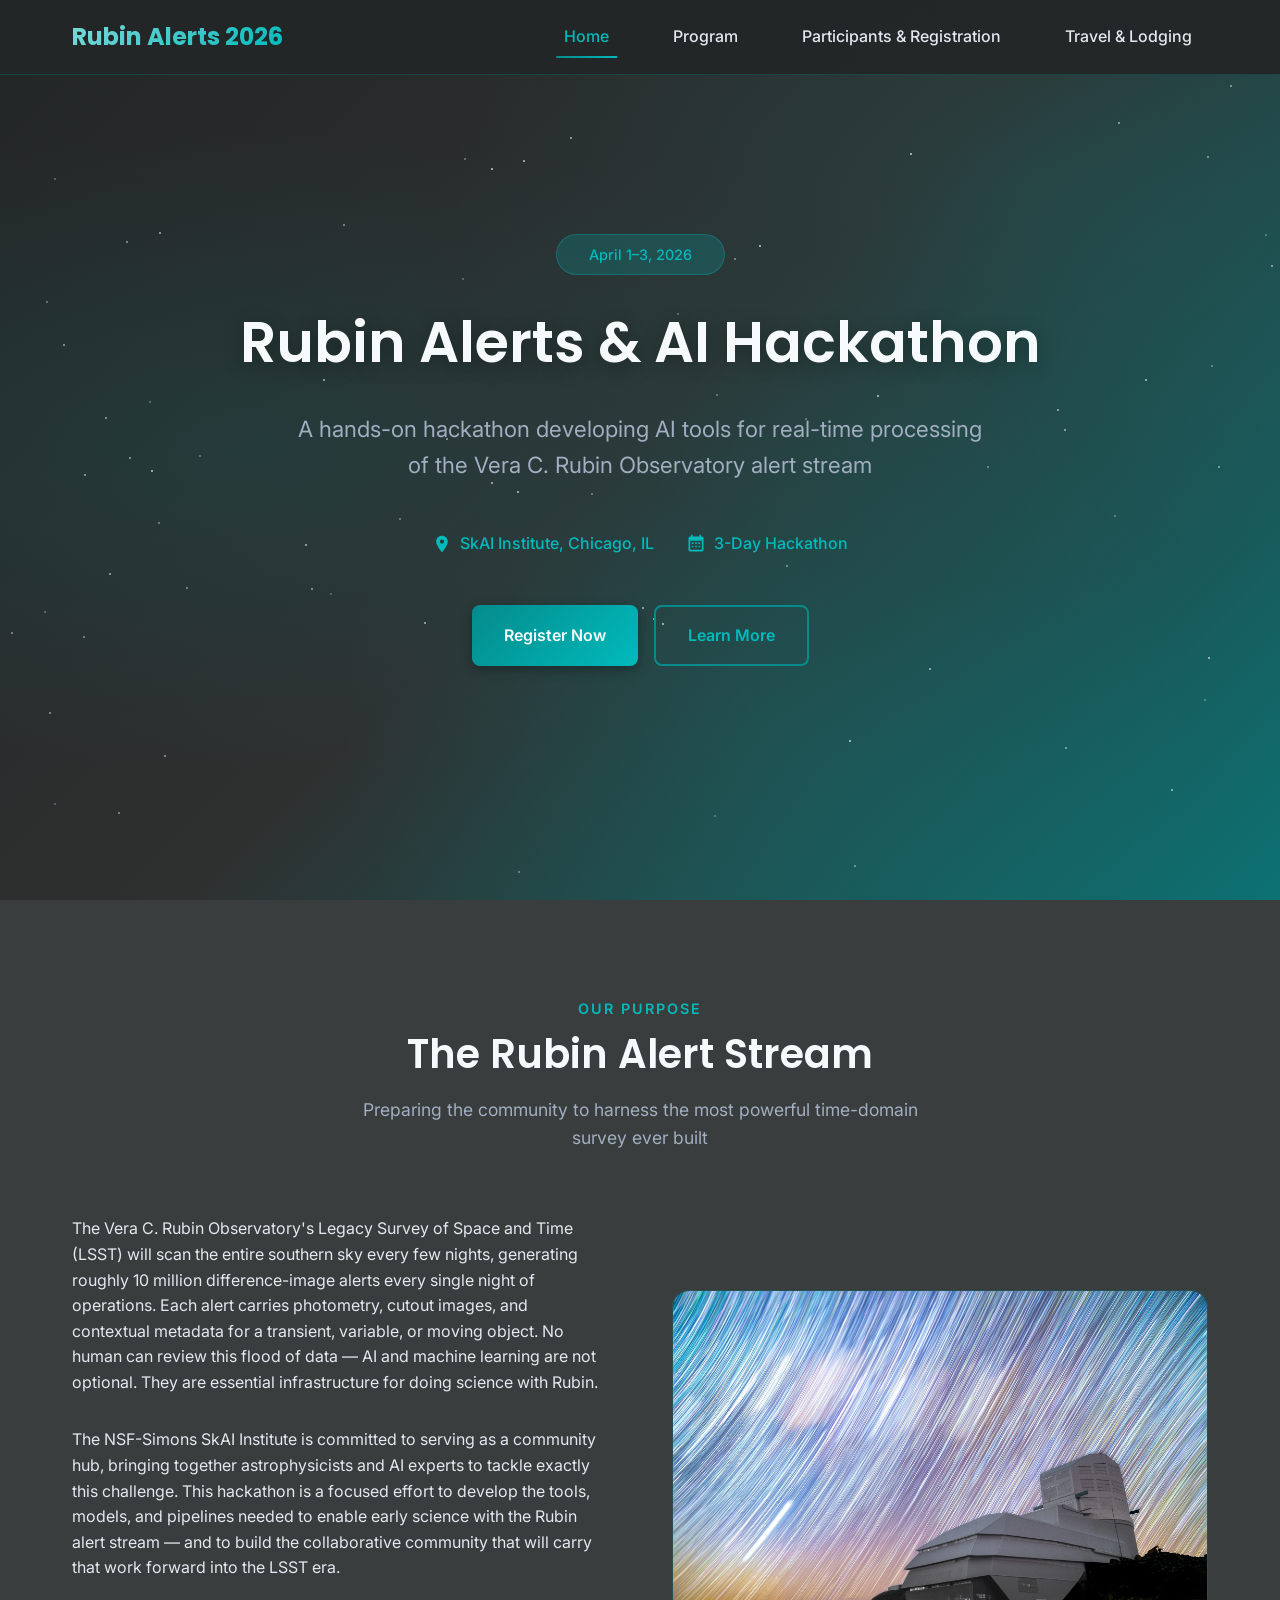
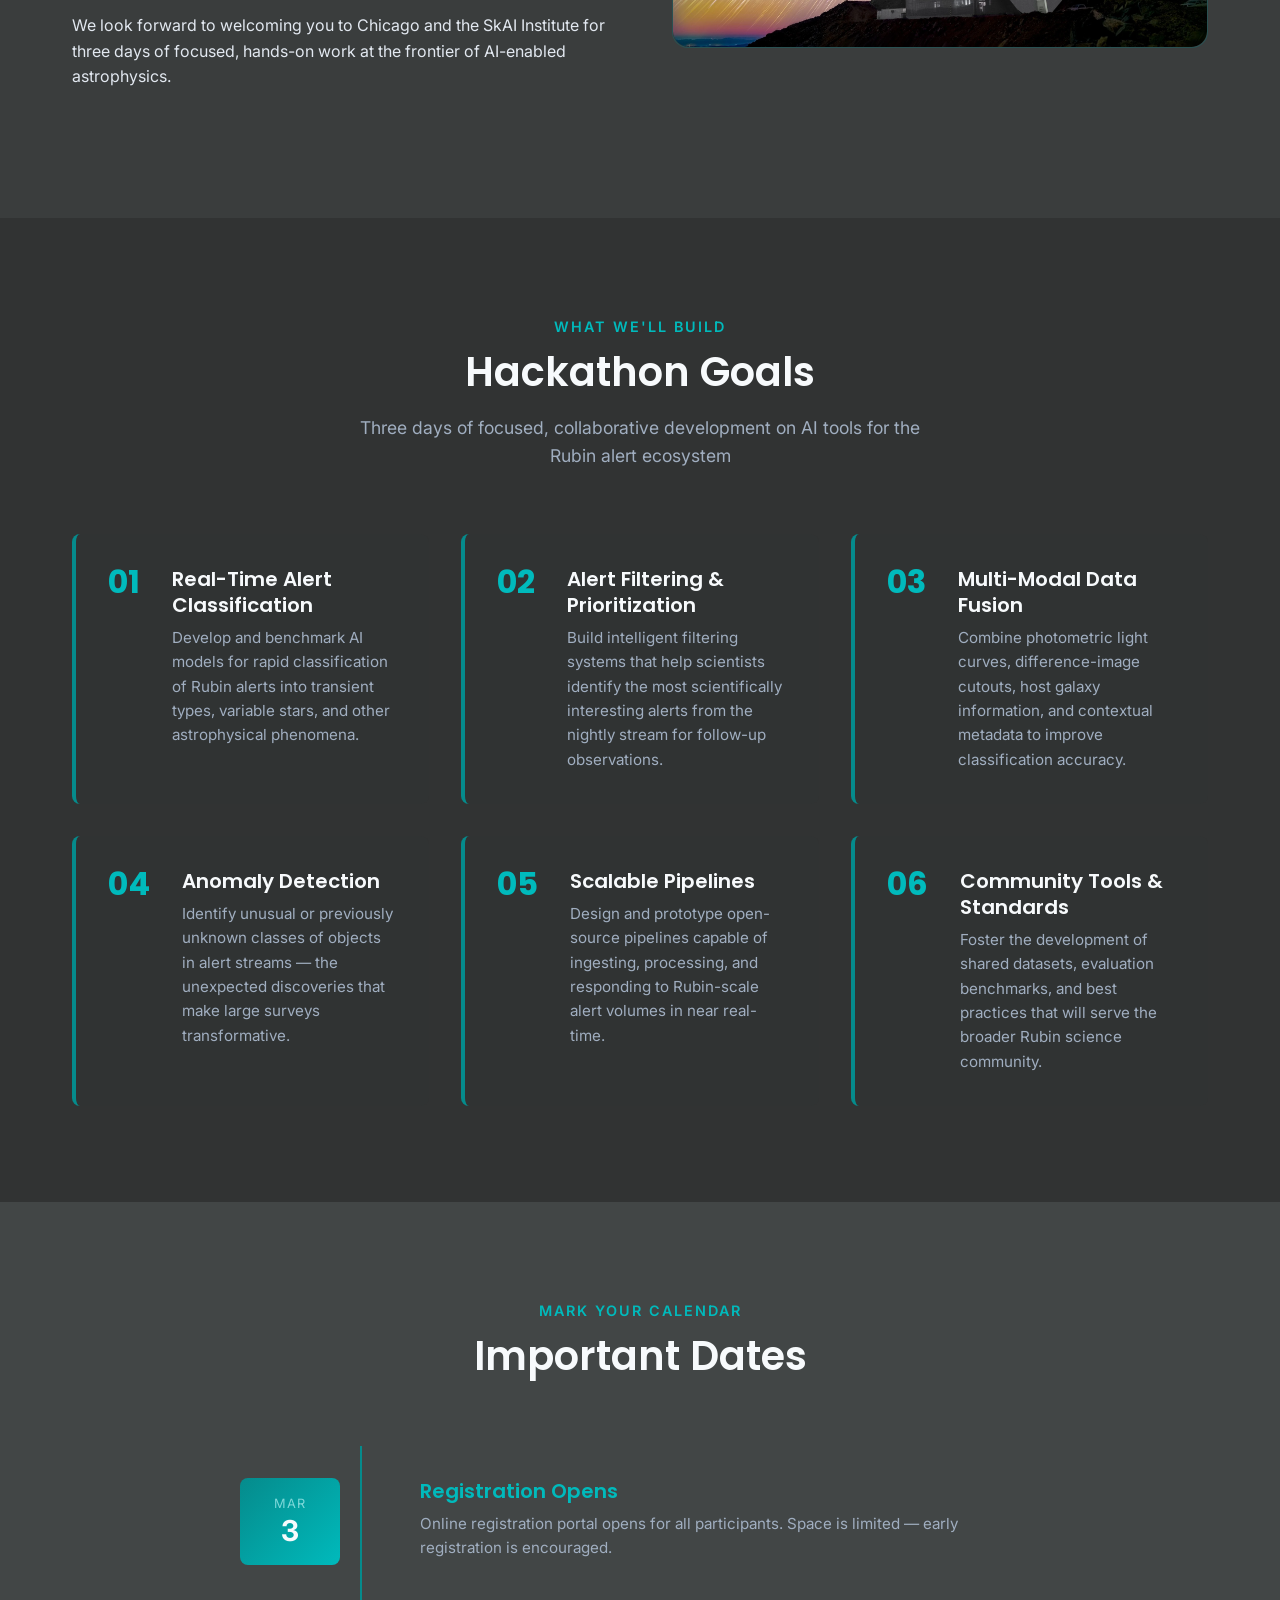
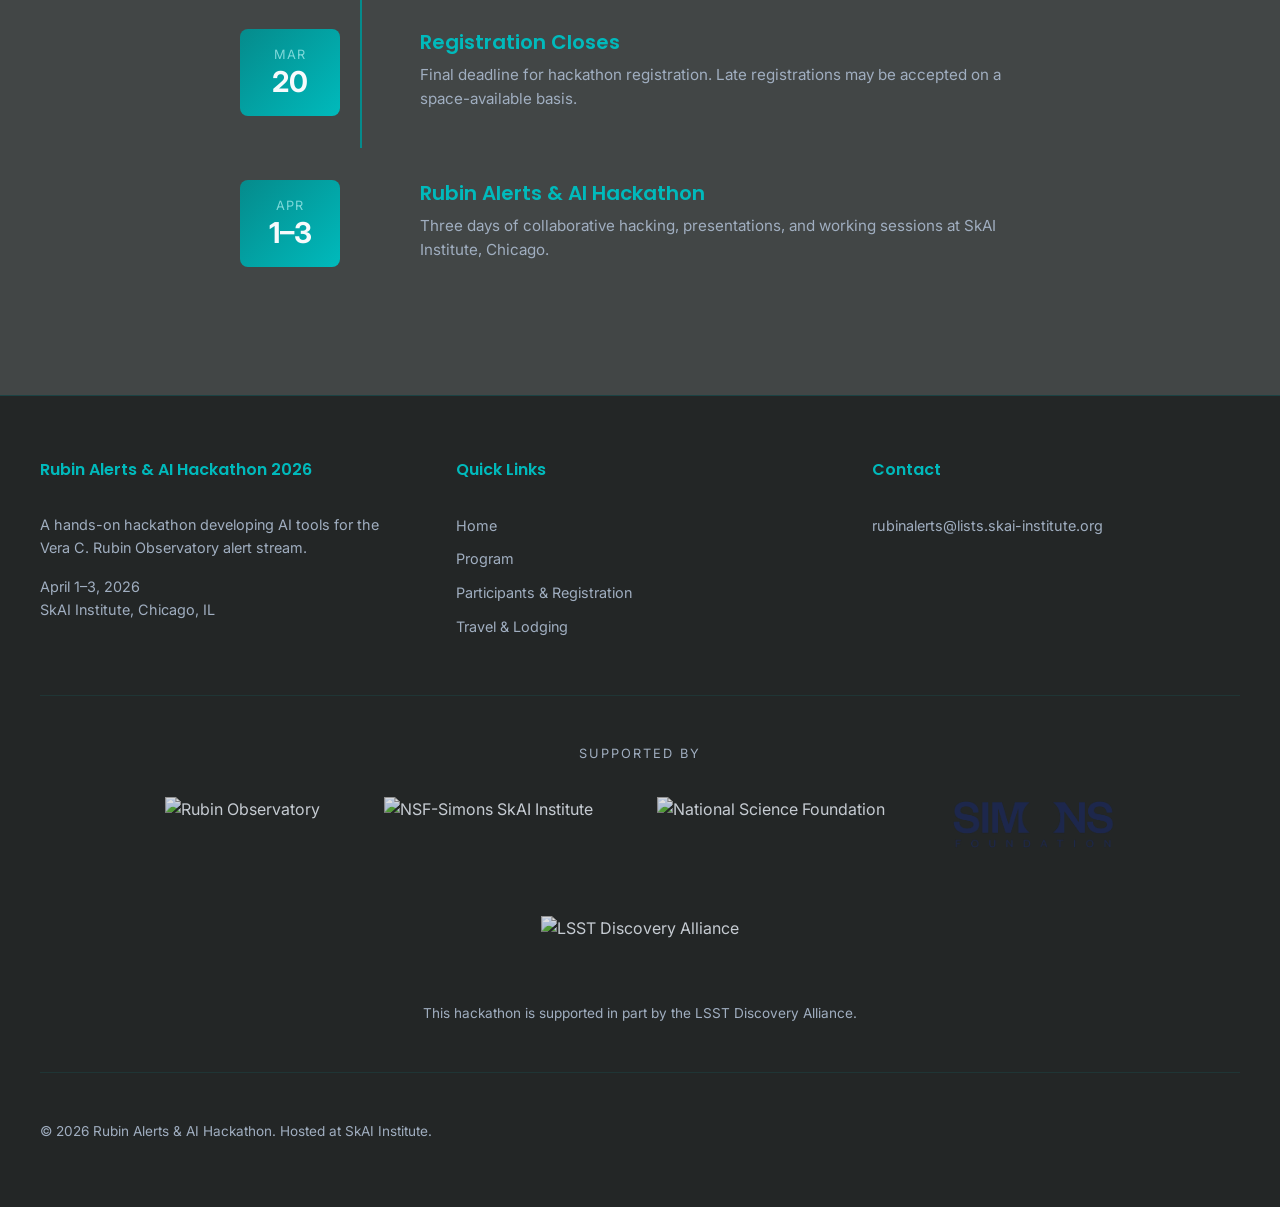
==== commit 32064f5c: "ENH: add sponsor logos and LSST DA funding credit to footer Add Rubin Observatory, SkAI Institute, N" ====
--- a/index.html
+++ b/index.html
@@ -212,6 +212,17 @@
                     <li><a href="mailto:rubinalerts@lists.skai-institute.org" class="jiggle-link">rubinalerts@lists.skai-institute.org</a></li>
                 </ul>
             </div>
+        </div>
+        <div class="footer-logos">
+            <p class="footer-logos-label">Supported by</p>
+            <div class="footer-logos-row">
+                <img src="https://www.lsst.org/sites/default/files/styles/medium-download/public/Rubin-O-Logo.png" alt="Rubin Observatory" class="footer-logo">
+                <img src="https://capsatncsa.web.illinois.edu/wp-content/uploads/2025/01/SkAI-Horizontal-Logo.png" alt="NSF-Simons SkAI Institute" class="footer-logo">
+                <img src="https://noirlab.edu/public/media/archives/logos/original_trans_cmyk/logo245.png" alt="National Science Foundation" class="footer-logo">
+                <img src="assets/images/SimonsFoundation.png" alt="Simons Foundation" class="footer-logo">
+                <img src="https://lsstdiscoveryalliance.org/wp-content/uploads/2023/11/LSSTDA_Logo_Horizontal_RGB-2-1024x461.png" alt="LSST Discovery Alliance" class="footer-logo">
+            </div>
+            <p class="footer-funding-note">This hackathon is supported in part by the LSST Discovery Alliance.</p>
         </div>
         <div class="footer-bottom">
             <p>&copy; 2026 Rubin Alerts &amp; AI Hackathon. Hosted at SkAI Institute.</p>
--- a/css/styles.css
+++ b/css/styles.css
@@ -1327,6 +1327,52 @@
 }
 
 /* ============================================
+   Footer Logos
+   ============================================ */
+.footer-logos {
+    max-width: 1200px;
+    margin: var(--spacing-lg) auto 0;
+    padding-top: var(--spacing-lg);
+    border-top: 1px solid rgba(0, 186, 188, 0.1);
+}
+
+.footer-logos-label {
+    text-align: center;
+    color: var(--text-muted);
+    font-size: 0.8rem;
+    text-transform: uppercase;
+    letter-spacing: 2px;
+    margin-bottom: var(--spacing-md);
+}
+
+.footer-logos-row {
+    display: flex;
+    flex-wrap: wrap;
+    justify-content: center;
+    align-items: center;
+    gap: var(--spacing-xl);
+    margin-bottom: var(--spacing-md);
+}
+
+.footer-logo {
+    height: 55px;
+    width: auto;
+    opacity: 0.85;
+    transition: var(--transition-fast);
+}
+
+.footer-logo:hover {
+    opacity: 1;
+}
+
+.footer-funding-note {
+    text-align: center;
+    color: var(--text-muted);
+    font-size: 0.85rem;
+    margin: 0;
+}
+
+/* ============================================
    Print Styles
    ============================================ */
 @media print {
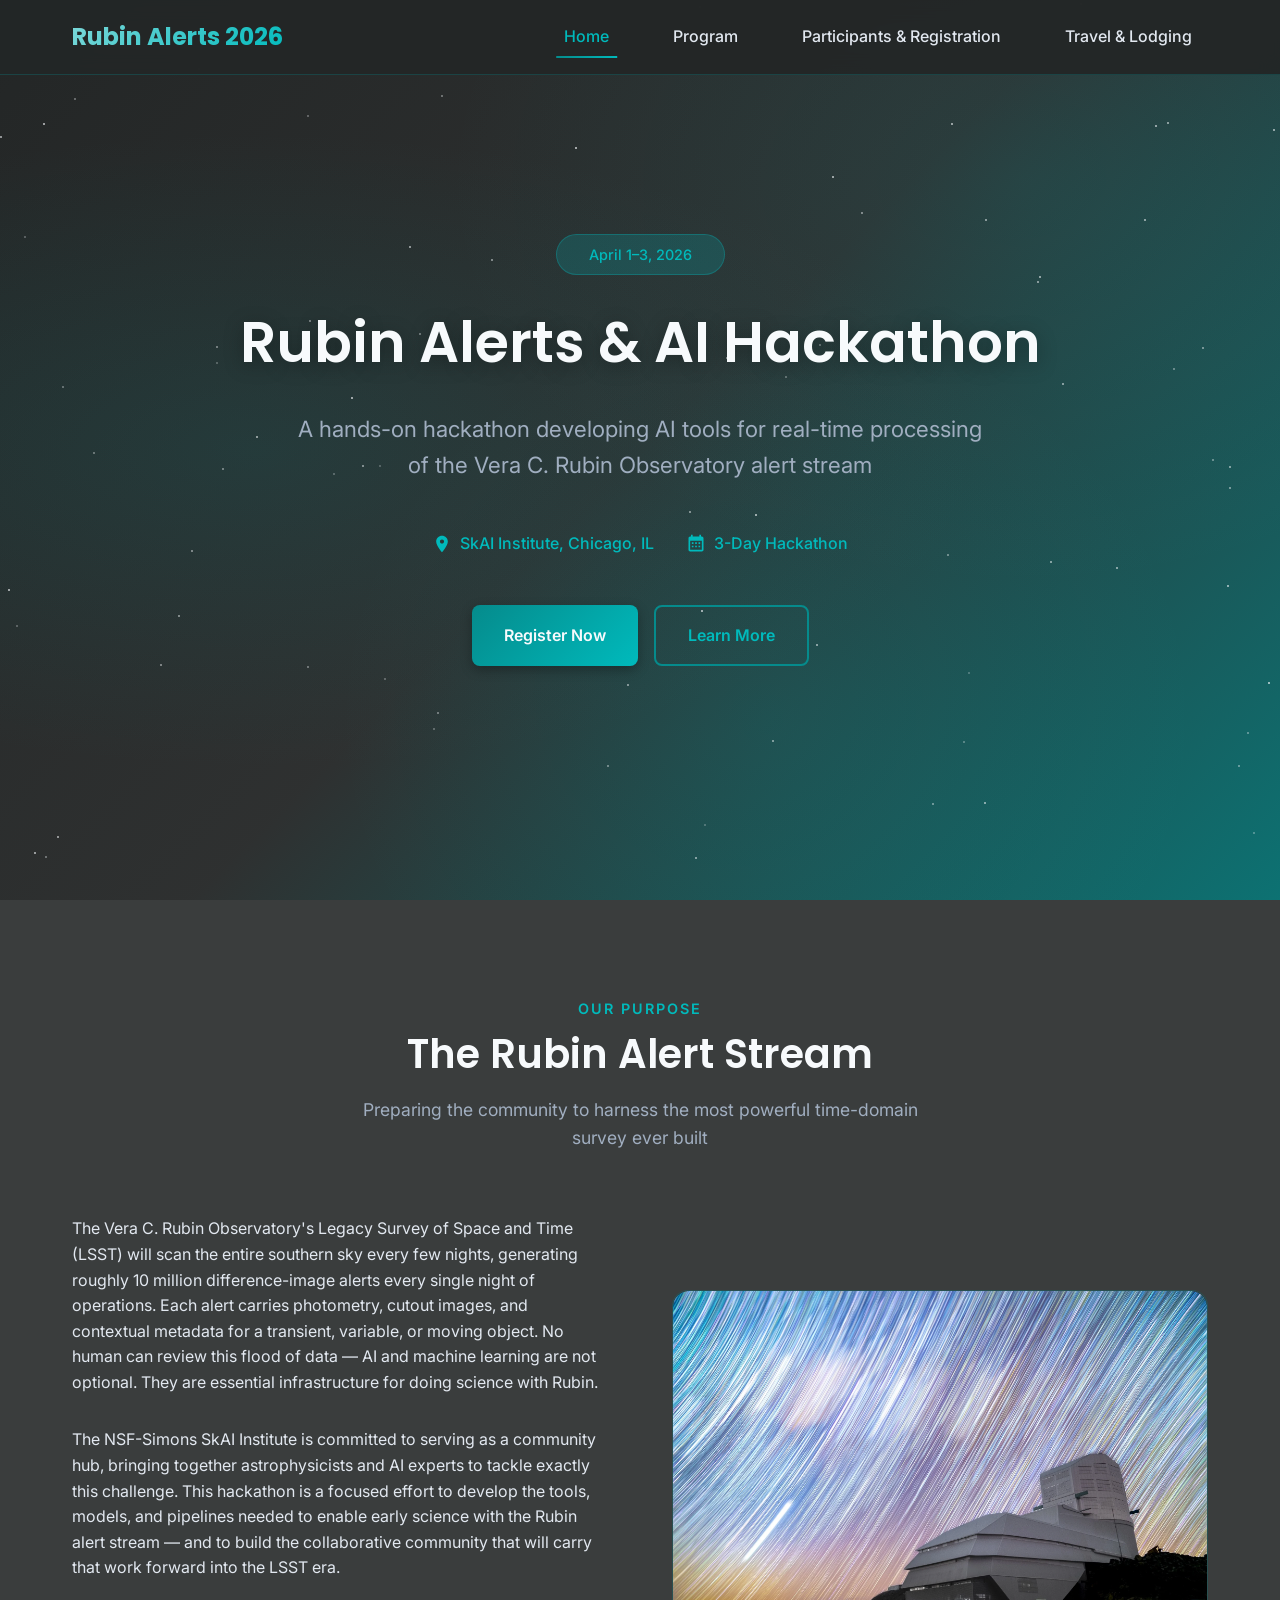
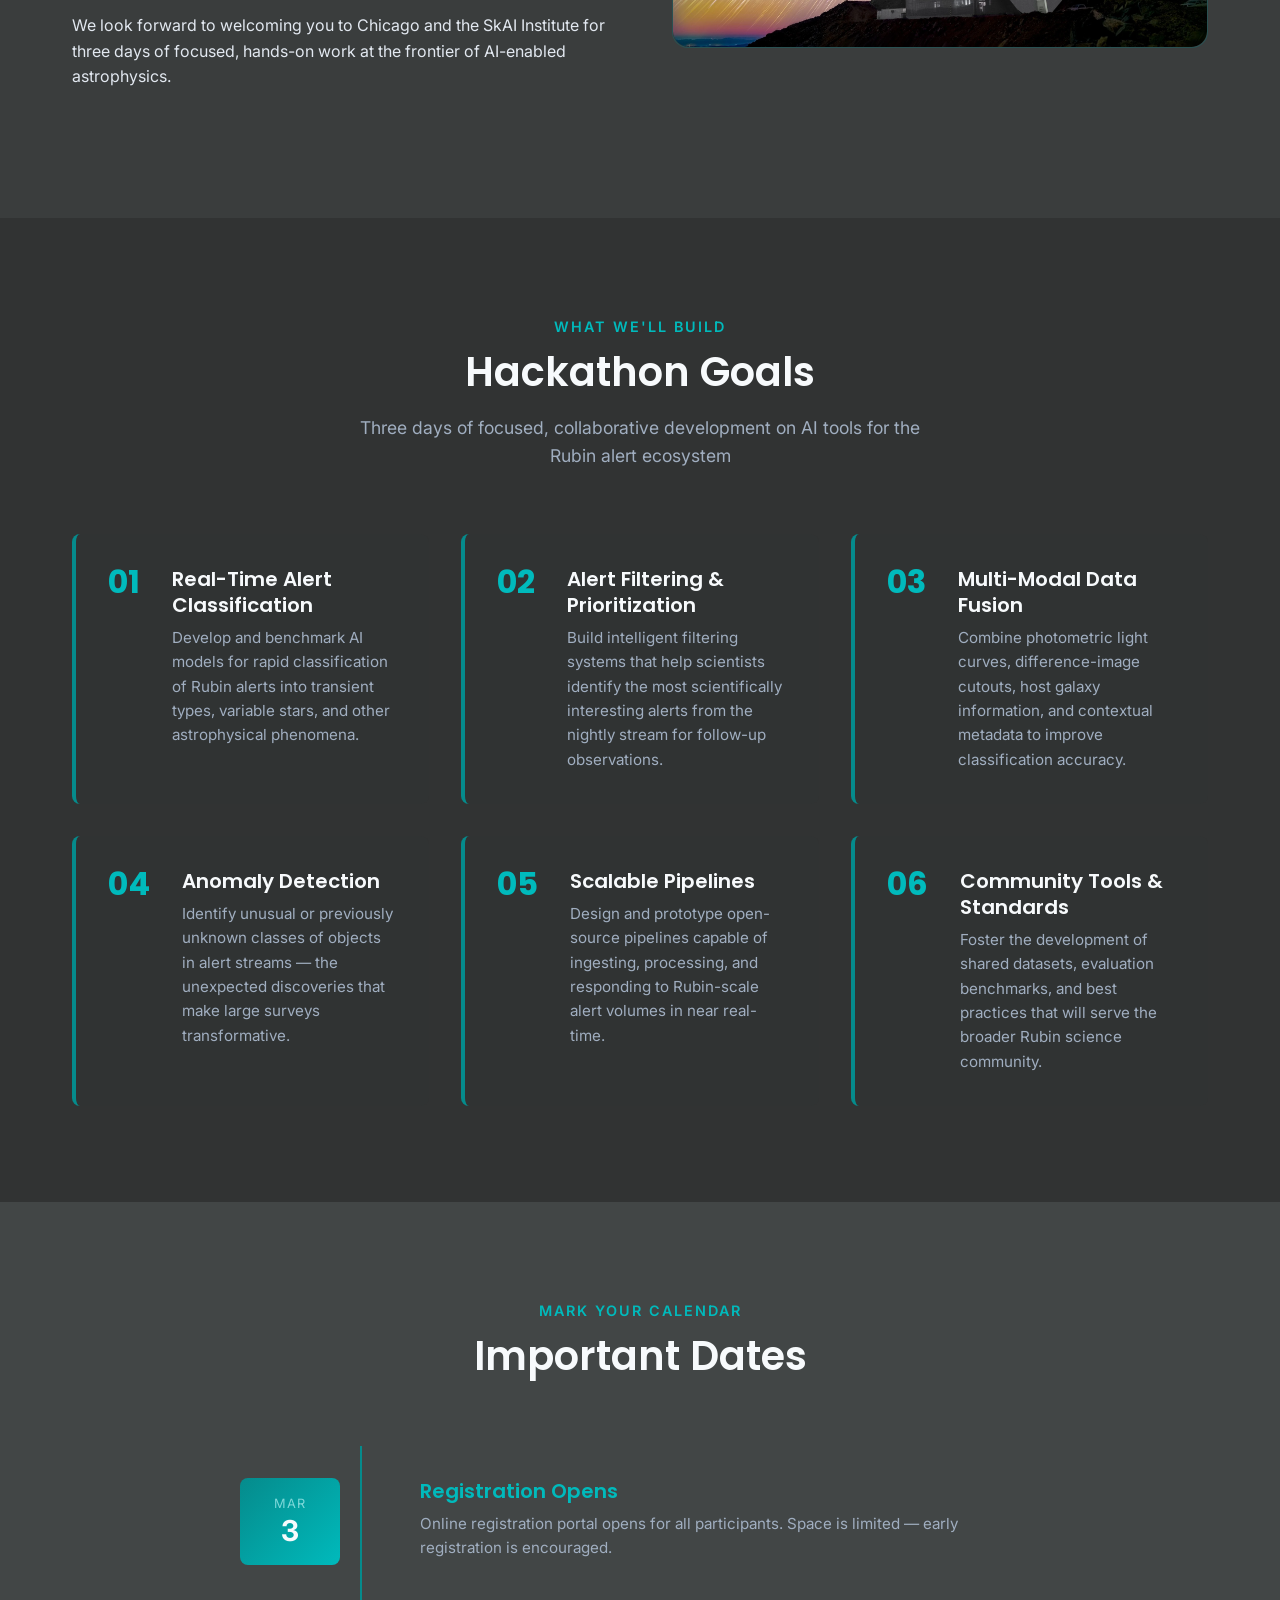
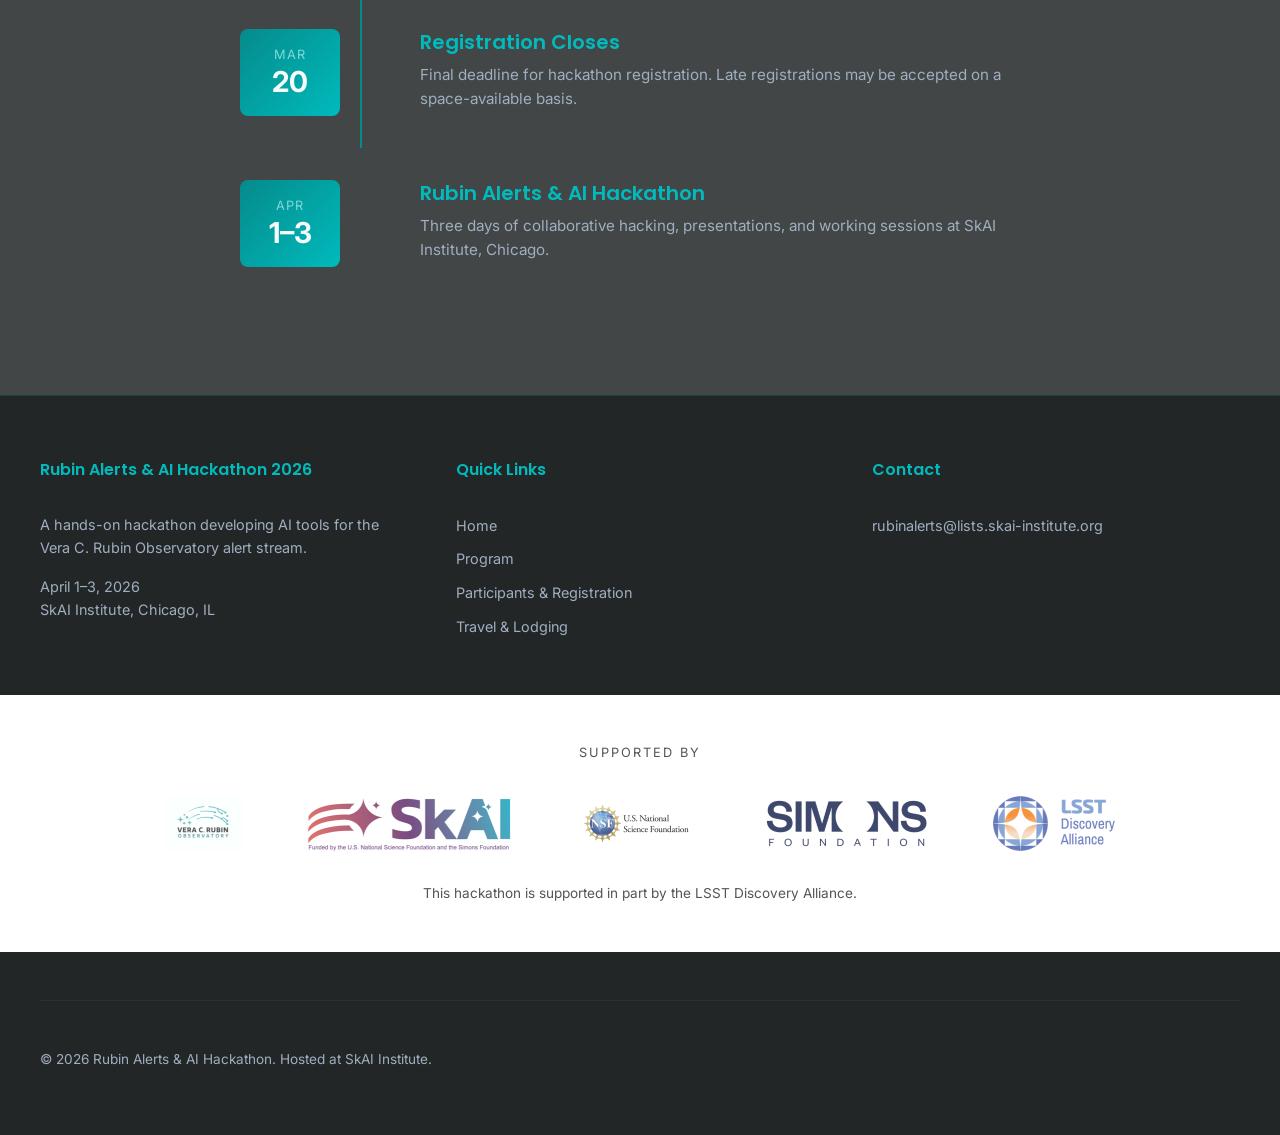
==== commit 16406b3a: "ENH: serve sponsor logos locally with white background footer - Download and resize all 5 sponsor lo" ====
--- a/index.html
+++ b/index.html
@@ -216,11 +216,11 @@
         <div class="footer-logos">
             <p class="footer-logos-label">Supported by</p>
             <div class="footer-logos-row">
-                <img src="https://www.lsst.org/sites/default/files/styles/medium-download/public/Rubin-O-Logo.png" alt="Rubin Observatory" class="footer-logo">
-                <img src="https://capsatncsa.web.illinois.edu/wp-content/uploads/2025/01/SkAI-Horizontal-Logo.png" alt="NSF-Simons SkAI Institute" class="footer-logo">
-                <img src="https://noirlab.edu/public/media/archives/logos/original_trans_cmyk/logo245.png" alt="National Science Foundation" class="footer-logo">
+                <img src="assets/images/logo-rubin.png" alt="Rubin Observatory" class="footer-logo">
+                <img src="assets/images/logo-skai.png" alt="NSF-Simons SkAI Institute" class="footer-logo">
+                <img src="assets/images/logo-nsf.png" alt="National Science Foundation" class="footer-logo">
                 <img src="assets/images/SimonsFoundation.png" alt="Simons Foundation" class="footer-logo">
-                <img src="https://lsstdiscoveryalliance.org/wp-content/uploads/2023/11/LSSTDA_Logo_Horizontal_RGB-2-1024x461.png" alt="LSST Discovery Alliance" class="footer-logo">
+                <img src="assets/images/logo-lsstda.png" alt="LSST Discovery Alliance" class="footer-logo">
             </div>
             <p class="footer-funding-note">This hackathon is supported in part by the LSST Discovery Alliance.</p>
         </div>
--- a/css/styles.css
+++ b/css/styles.css
@@ -1330,15 +1330,14 @@
    Footer Logos
    ============================================ */
 .footer-logos {
-    max-width: 1200px;
-    margin: var(--spacing-lg) auto 0;
-    padding-top: var(--spacing-lg);
-    border-top: 1px solid rgba(0, 186, 188, 0.1);
+    background: #ffffff;
+    margin: var(--spacing-lg) calc(-1 * var(--spacing-lg)) 0;
+    padding: var(--spacing-lg);
 }
 
 .footer-logos-label {
     text-align: center;
-    color: var(--text-muted);
+    color: #555555;
     font-size: 0.8rem;
     text-transform: uppercase;
     letter-spacing: 2px;
@@ -1367,7 +1366,7 @@
 
 .footer-funding-note {
     text-align: center;
-    color: var(--text-muted);
+    color: #555555;
     font-size: 0.85rem;
     margin: 0;
 }
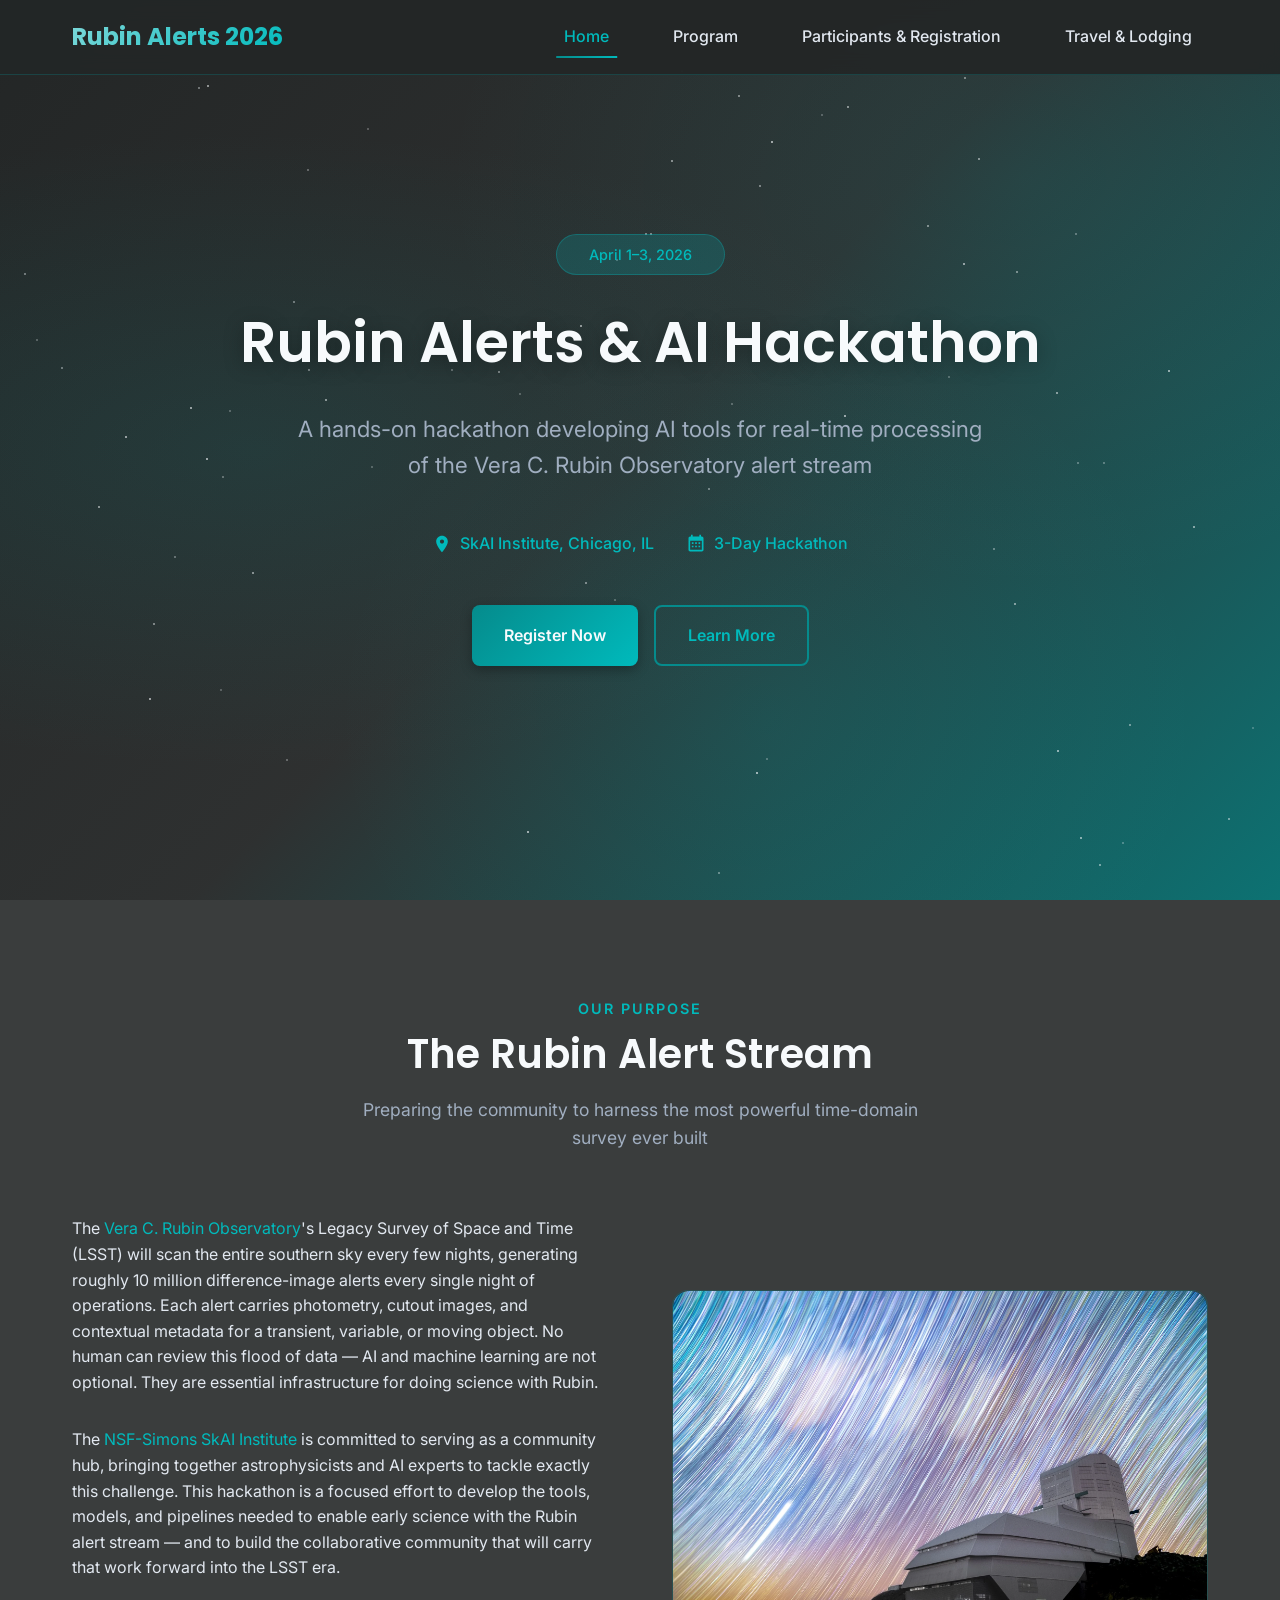
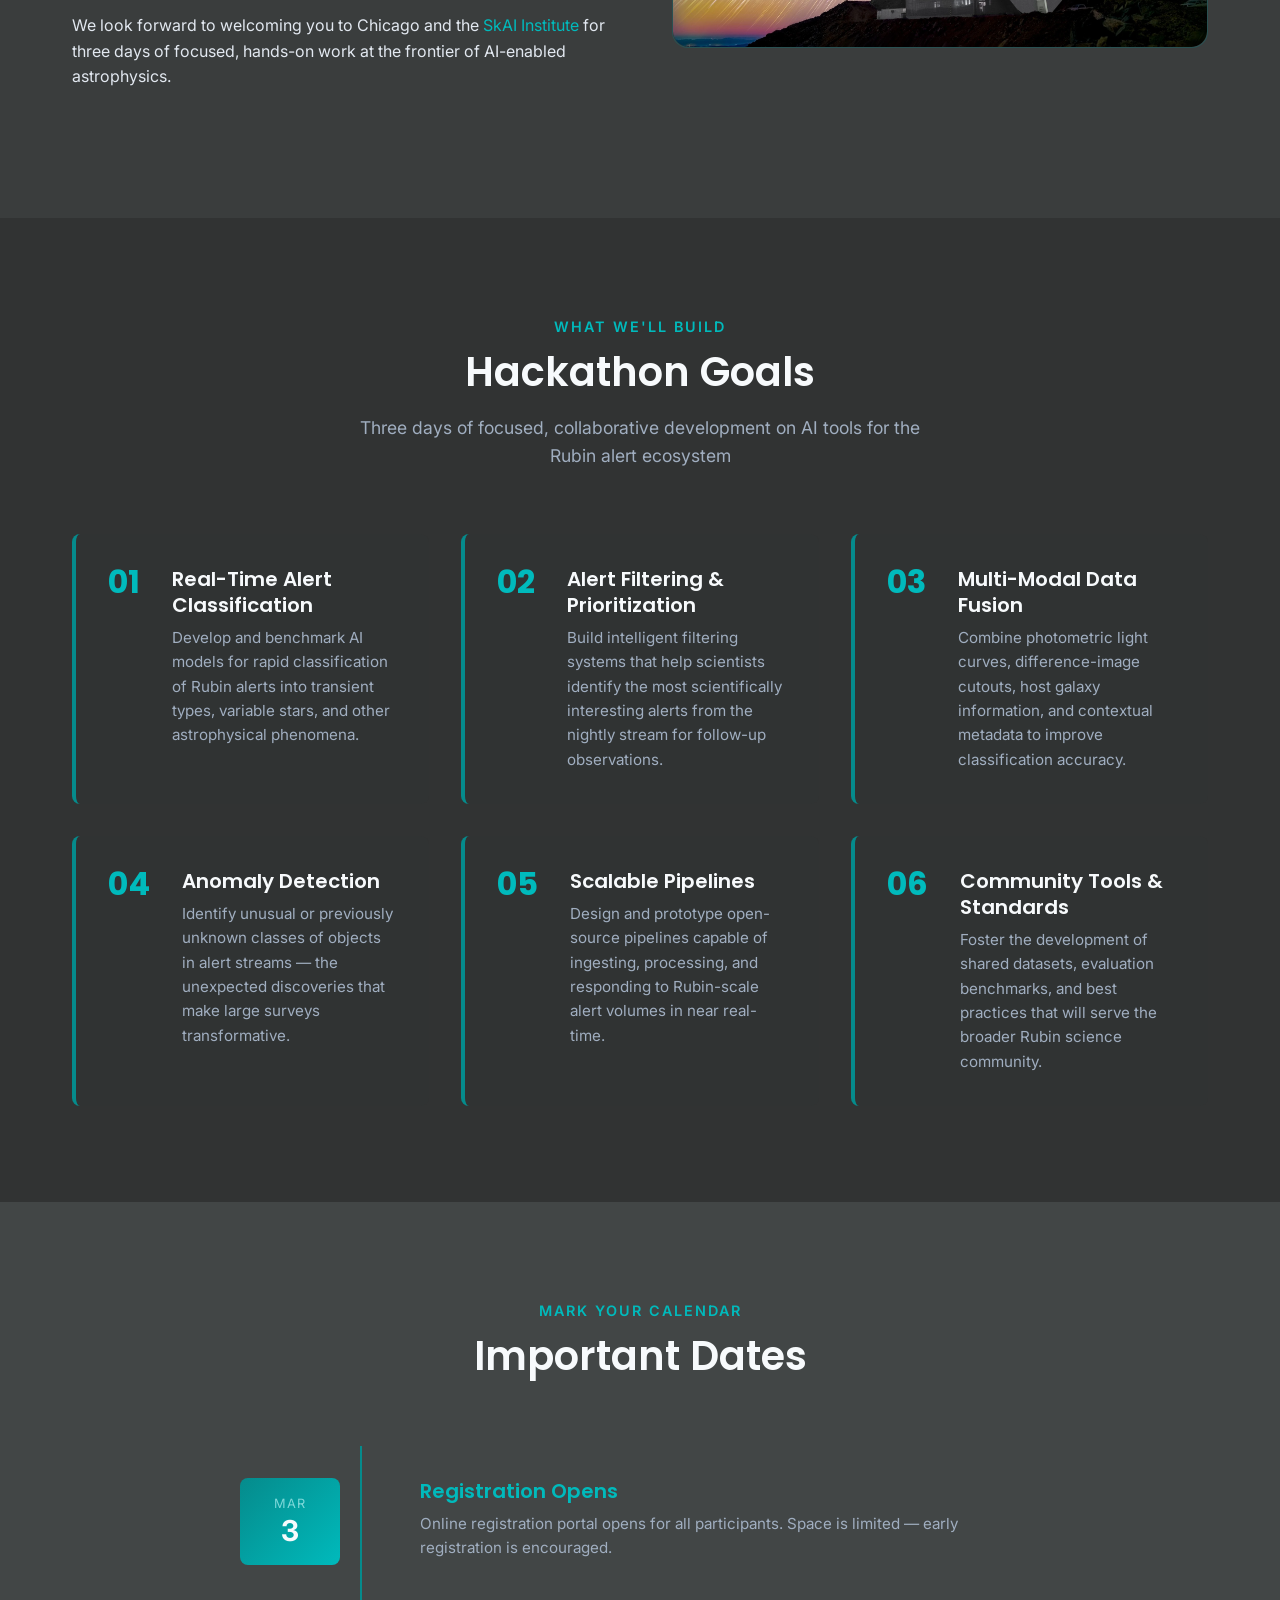
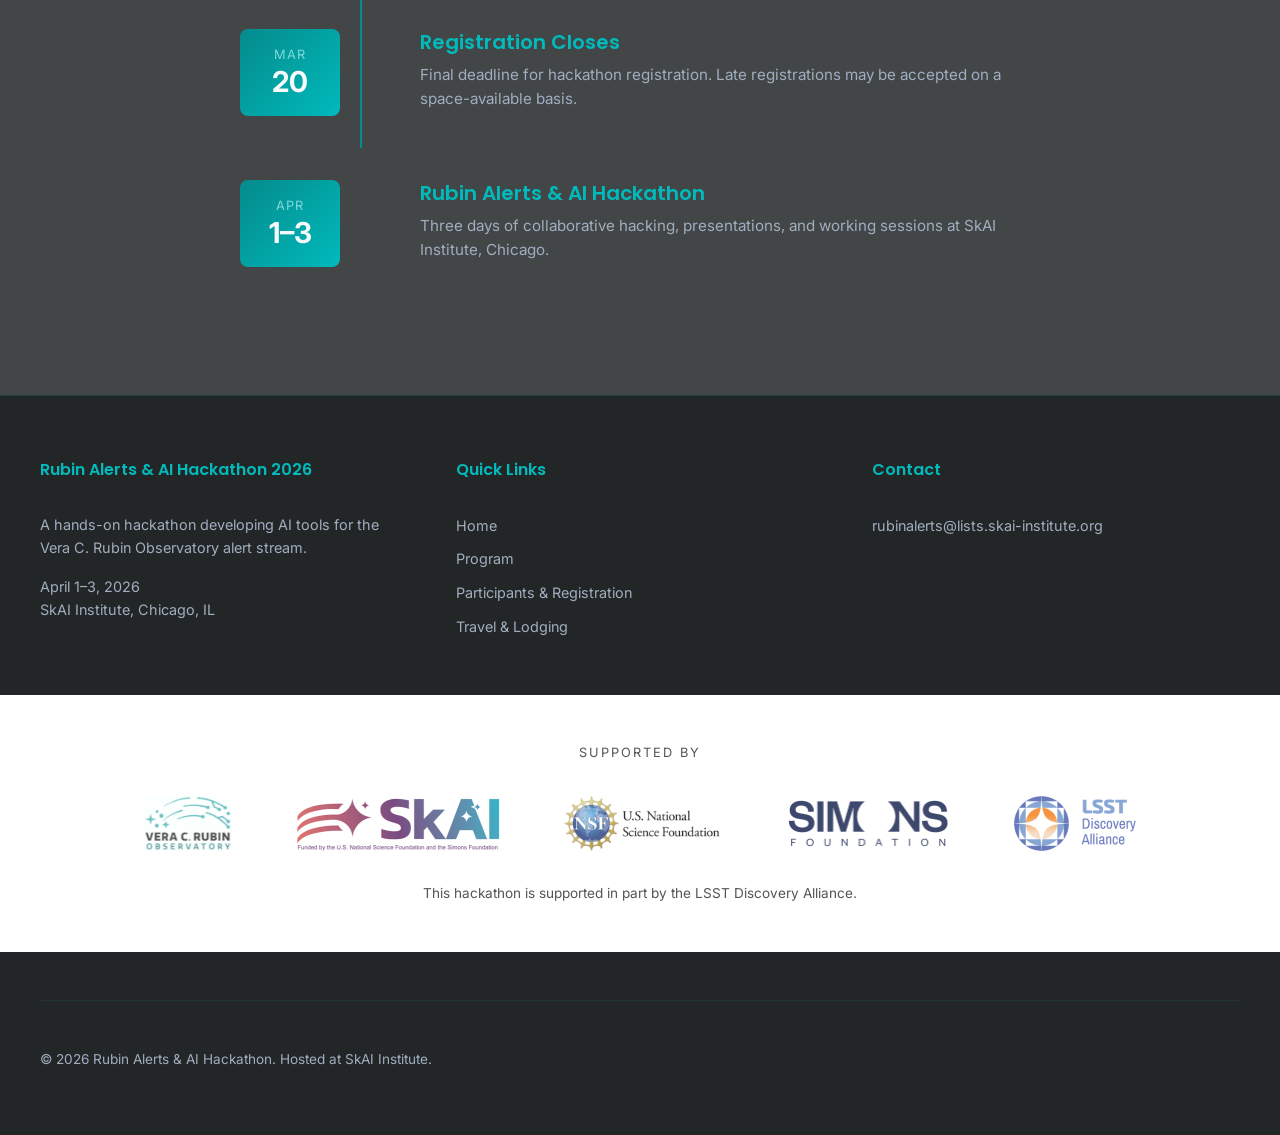
==== commit efd66b63: "ENH: add links to org websites and map embed on travel page - Wrap all footer logos in links to thei" ====
--- a/index.html
+++ b/index.html
@@ -80,9 +80,9 @@
             </div>
             <div class="data-content">
                 <div class="data-text">
-                    <p>The Vera C. Rubin Observatory's Legacy Survey of Space and Time (LSST) will scan the entire southern sky every few nights, generating roughly 10 million difference-image alerts every single night of operations. Each alert carries photometry, cutout images, and contextual metadata for a transient, variable, or moving object. No human can review this flood of data — AI and machine learning are not optional. They are essential infrastructure for doing science with Rubin.</p>
-                    <p>The NSF-Simons SkAI Institute is committed to serving as a community hub, bringing together astrophysicists and AI experts to tackle exactly this challenge. This hackathon is a focused effort to develop the tools, models, and pipelines needed to enable early science with the Rubin alert stream — and to build the collaborative community that will carry that work forward into the LSST era.</p>
-                    <p>We look forward to welcoming you to Chicago and the SkAI Institute for three days of focused, hands-on work at the frontier of AI-enabled astrophysics.</p>
+                    <p>The <a href="https://rubinobservatory.org/" target="_blank" rel="noopener">Vera C. Rubin Observatory</a>'s Legacy Survey of Space and Time (LSST) will scan the entire southern sky every few nights, generating roughly 10 million difference-image alerts every single night of operations. Each alert carries photometry, cutout images, and contextual metadata for a transient, variable, or moving object. No human can review this flood of data — AI and machine learning are not optional. They are essential infrastructure for doing science with Rubin.</p>
+                    <p>The <a href="https://skai-institute.org/" target="_blank" rel="noopener">NSF-Simons SkAI Institute</a> is committed to serving as a community hub, bringing together astrophysicists and AI experts to tackle exactly this challenge. This hackathon is a focused effort to develop the tools, models, and pipelines needed to enable early science with the Rubin alert stream — and to build the collaborative community that will carry that work forward into the LSST era.</p>
+                    <p>We look forward to welcoming you to Chicago and the <a href="https://skai-institute.org/" target="_blank" rel="noopener">SkAI Institute</a> for three days of focused, hands-on work at the frontier of AI-enabled astrophysics.</p>
                 </div>
                 <div class="data-visual" style="padding: 0; overflow: hidden;">
                     <img src="assets/images/rubin-star-trails.jpeg" alt="Vera C. Rubin Observatory with star trails" style="width: 100%; height: 100%; object-fit: cover; display: block; border-radius: var(--radius-lg);">
@@ -216,11 +216,11 @@
         <div class="footer-logos">
             <p class="footer-logos-label">Supported by</p>
             <div class="footer-logos-row">
-                <img src="assets/images/logo-rubin.png" alt="Rubin Observatory" class="footer-logo">
-                <img src="assets/images/logo-skai.png" alt="NSF-Simons SkAI Institute" class="footer-logo">
-                <img src="assets/images/logo-nsf.png" alt="National Science Foundation" class="footer-logo">
-                <img src="assets/images/SimonsFoundation.png" alt="Simons Foundation" class="footer-logo">
-                <img src="assets/images/logo-lsstda.png" alt="LSST Discovery Alliance" class="footer-logo">
+                <a href="https://rubinobservatory.org/" target="_blank" rel="noopener" class="footer-logo-link"><img src="assets/images/logo-rubin.png" alt="Rubin Observatory" class="footer-logo"></a>
+                <a href="https://skai-institute.org/" target="_blank" rel="noopener" class="footer-logo-link"><img src="assets/images/logo-skai.png" alt="NSF-Simons SkAI Institute" class="footer-logo"></a>
+                <a href="https://nsf.gov/" target="_blank" rel="noopener" class="footer-logo-link"><img src="assets/images/logo-nsf.png" alt="National Science Foundation" class="footer-logo"></a>
+                <a href="https://www.simonsfoundation.org/" target="_blank" rel="noopener" class="footer-logo-link"><img src="assets/images/SimonsFoundation.png" alt="Simons Foundation" class="footer-logo"></a>
+                <a href="https://lsstdiscoveryalliance.org/" target="_blank" rel="noopener" class="footer-logo-link"><img src="assets/images/logo-lsstda.png" alt="LSST Discovery Alliance" class="footer-logo"></a>
             </div>
             <p class="footer-funding-note">This hackathon is supported in part by the LSST Discovery Alliance.</p>
         </div>
--- a/css/styles.css
+++ b/css/styles.css
@@ -1364,6 +1364,45 @@
     opacity: 1;
 }
 
+.footer-logo-link {
+    display: inline-flex;
+    align-items: center;
+}
+
+/* ============================================
+   Venue Map
+   ============================================ */
+.venue-map {
+    margin-top: var(--spacing-lg);
+    border-radius: var(--radius-lg);
+    overflow: hidden;
+    border: 1px solid rgba(0, 186, 188, 0.2);
+}
+
+.venue-map iframe {
+    width: 100%;
+    height: 400px;
+    border: none;
+    display: block;
+}
+
+.venue-map-link {
+    text-align: right;
+    padding: var(--spacing-xs) var(--spacing-sm);
+    background: var(--bg-card);
+    font-size: 0.8rem;
+}
+
+.venue-map-link a {
+    color: var(--color-accent);
+}
+
+@media (max-width: 768px) {
+    .venue-map iframe {
+        height: 280px;
+    }
+}
+
 .footer-funding-note {
     text-align: center;
     color: #555555;
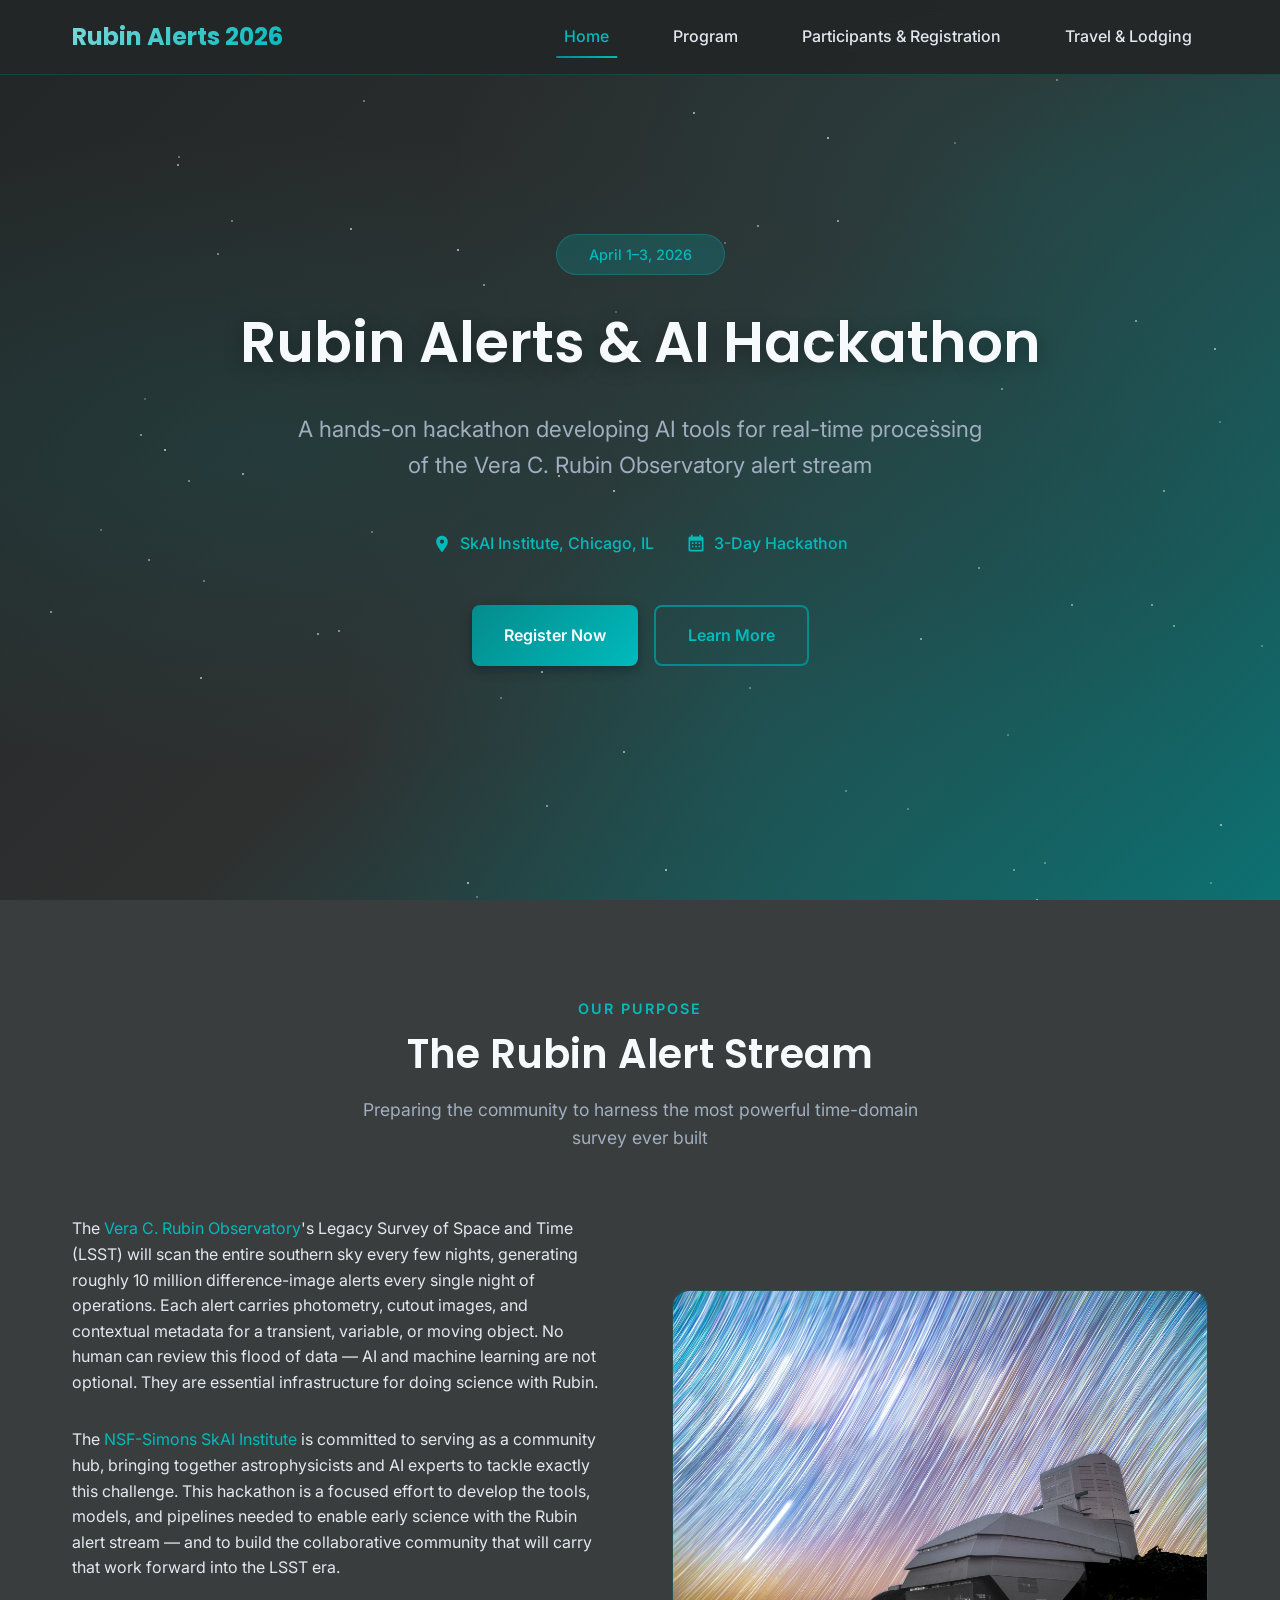
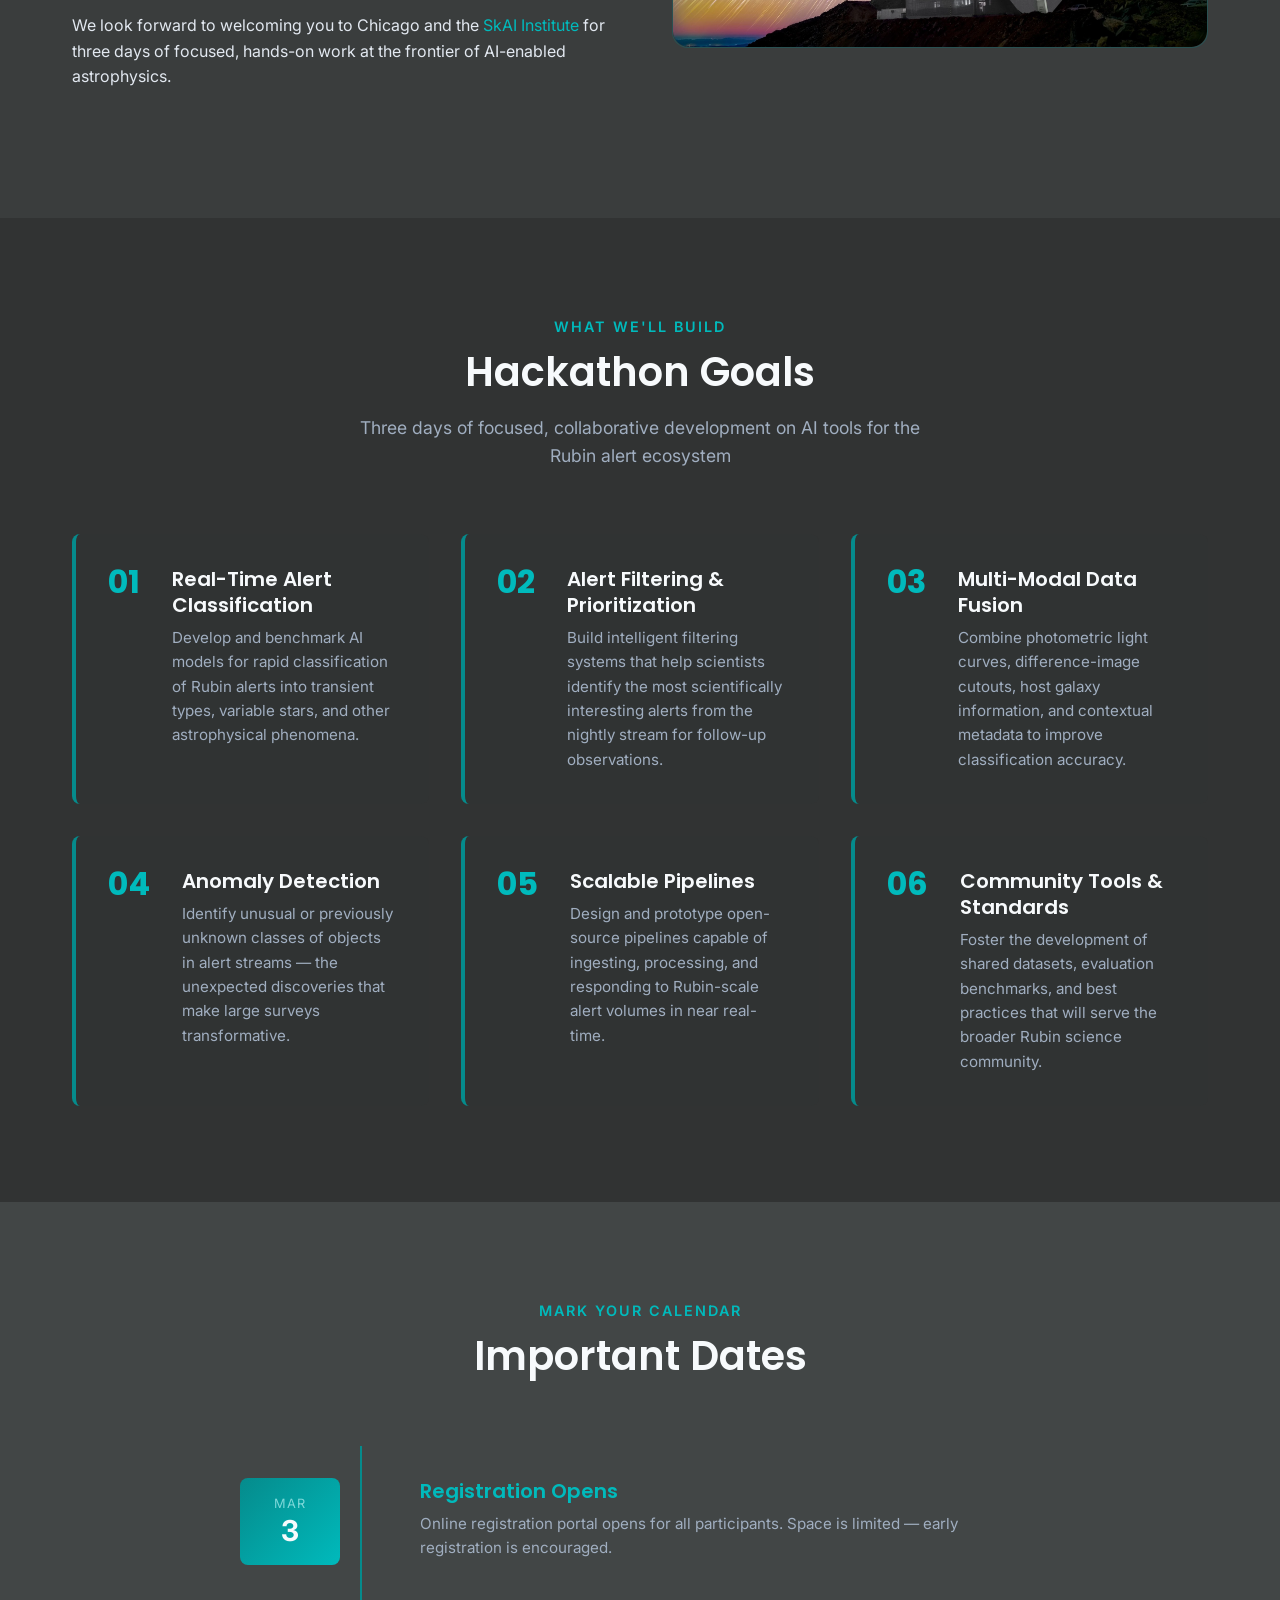
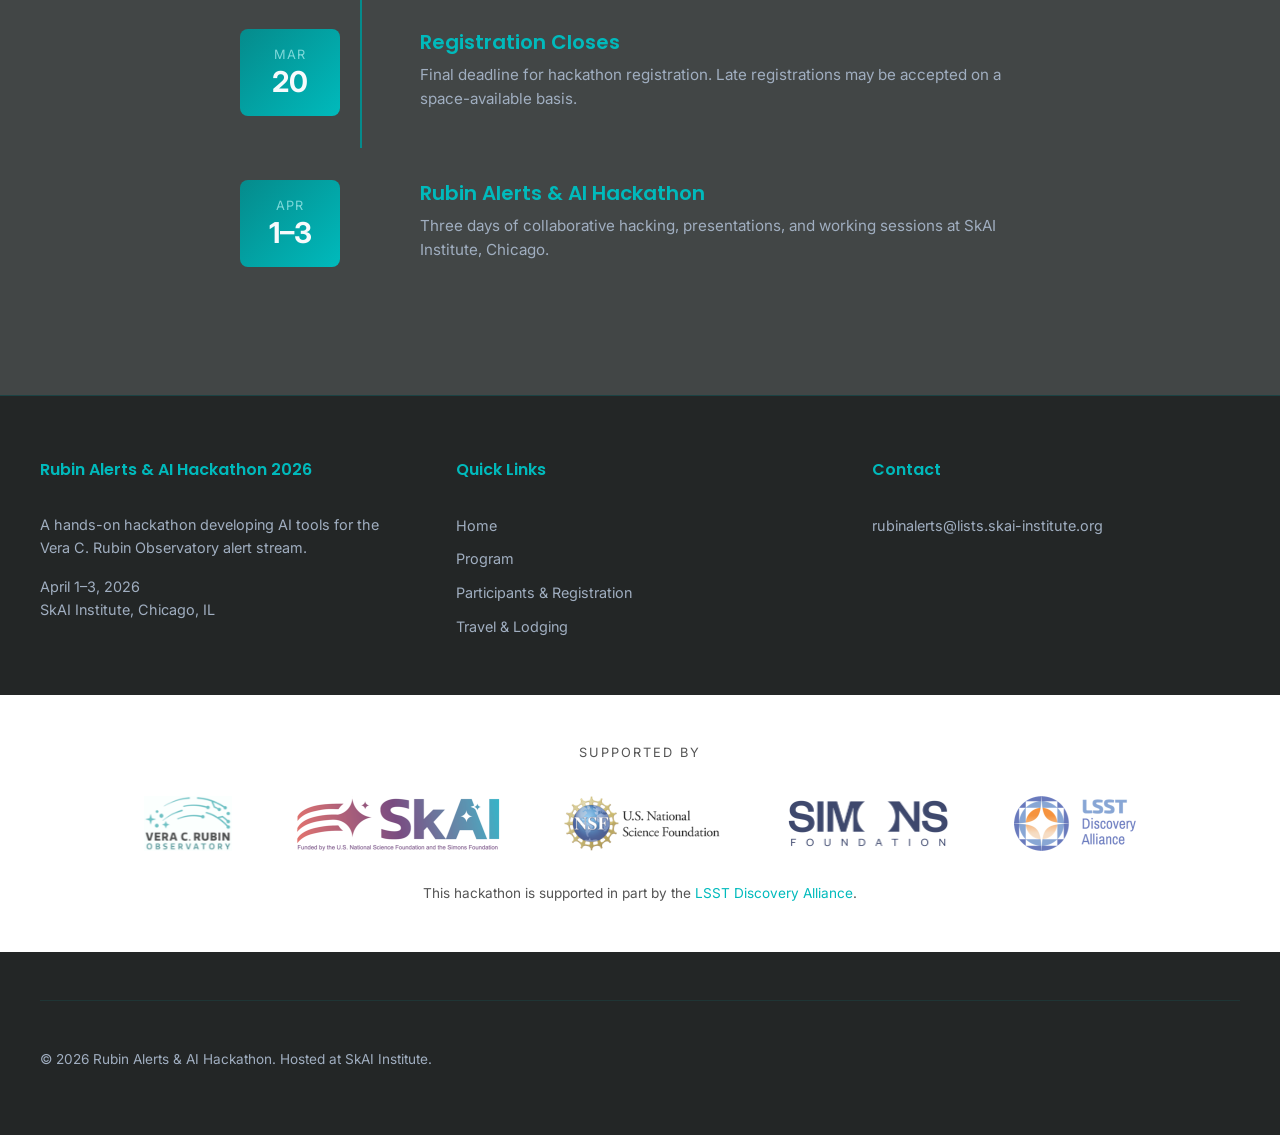
==== commit 786dc128: "ENH: link LSST DA in footer text; move map inside venue card - Add link to lsstdiscoveryalliance.org" ====
--- a/index.html
+++ b/index.html
@@ -222,7 +222,7 @@
                 <a href="https://www.simonsfoundation.org/" target="_blank" rel="noopener" class="footer-logo-link"><img src="assets/images/SimonsFoundation.png" alt="Simons Foundation" class="footer-logo"></a>
                 <a href="https://lsstdiscoveryalliance.org/" target="_blank" rel="noopener" class="footer-logo-link"><img src="assets/images/logo-lsstda.png" alt="LSST Discovery Alliance" class="footer-logo"></a>
             </div>
-            <p class="footer-funding-note">This hackathon is supported in part by the LSST Discovery Alliance.</p>
+            <p class="footer-funding-note">This hackathon is supported in part by the <a href="https://lsstdiscoveryalliance.org/" target="_blank" rel="noopener">LSST Discovery Alliance</a>.</p>
         </div>
         <div class="footer-bottom">
             <p>&copy; 2026 Rubin Alerts &amp; AI Hackathon. Hosted at SkAI Institute.</p>
--- a/css/styles.css
+++ b/css/styles.css
@@ -1370,18 +1370,18 @@
 }
 
 /* ============================================
-   Venue Map
-   ============================================ */
-.venue-map {
-    margin-top: var(--spacing-lg);
-    border-radius: var(--radius-lg);
+   Venue Map (inline in card)
+   ============================================ */
+.venue-map-inline {
+    margin: var(--spacing-md) calc(-1 * var(--spacing-lg)) calc(-1 * var(--spacing-lg));
+    border-radius: 0 0 var(--radius-lg) var(--radius-lg);
     overflow: hidden;
-    border: 1px solid rgba(0, 186, 188, 0.2);
-}
-
-.venue-map iframe {
+    border-top: 1px solid rgba(0, 186, 188, 0.2);
+}
+
+.venue-map-inline iframe {
     width: 100%;
-    height: 400px;
+    height: 300px;
     border: none;
     display: block;
 }
@@ -1391,6 +1391,7 @@
     padding: var(--spacing-xs) var(--spacing-sm);
     background: var(--bg-card);
     font-size: 0.8rem;
+    margin: 0;
 }
 
 .venue-map-link a {
@@ -1398,8 +1399,8 @@
 }
 
 @media (max-width: 768px) {
-    .venue-map iframe {
-        height: 280px;
+    .venue-map-inline iframe {
+        height: 220px;
     }
 }
 
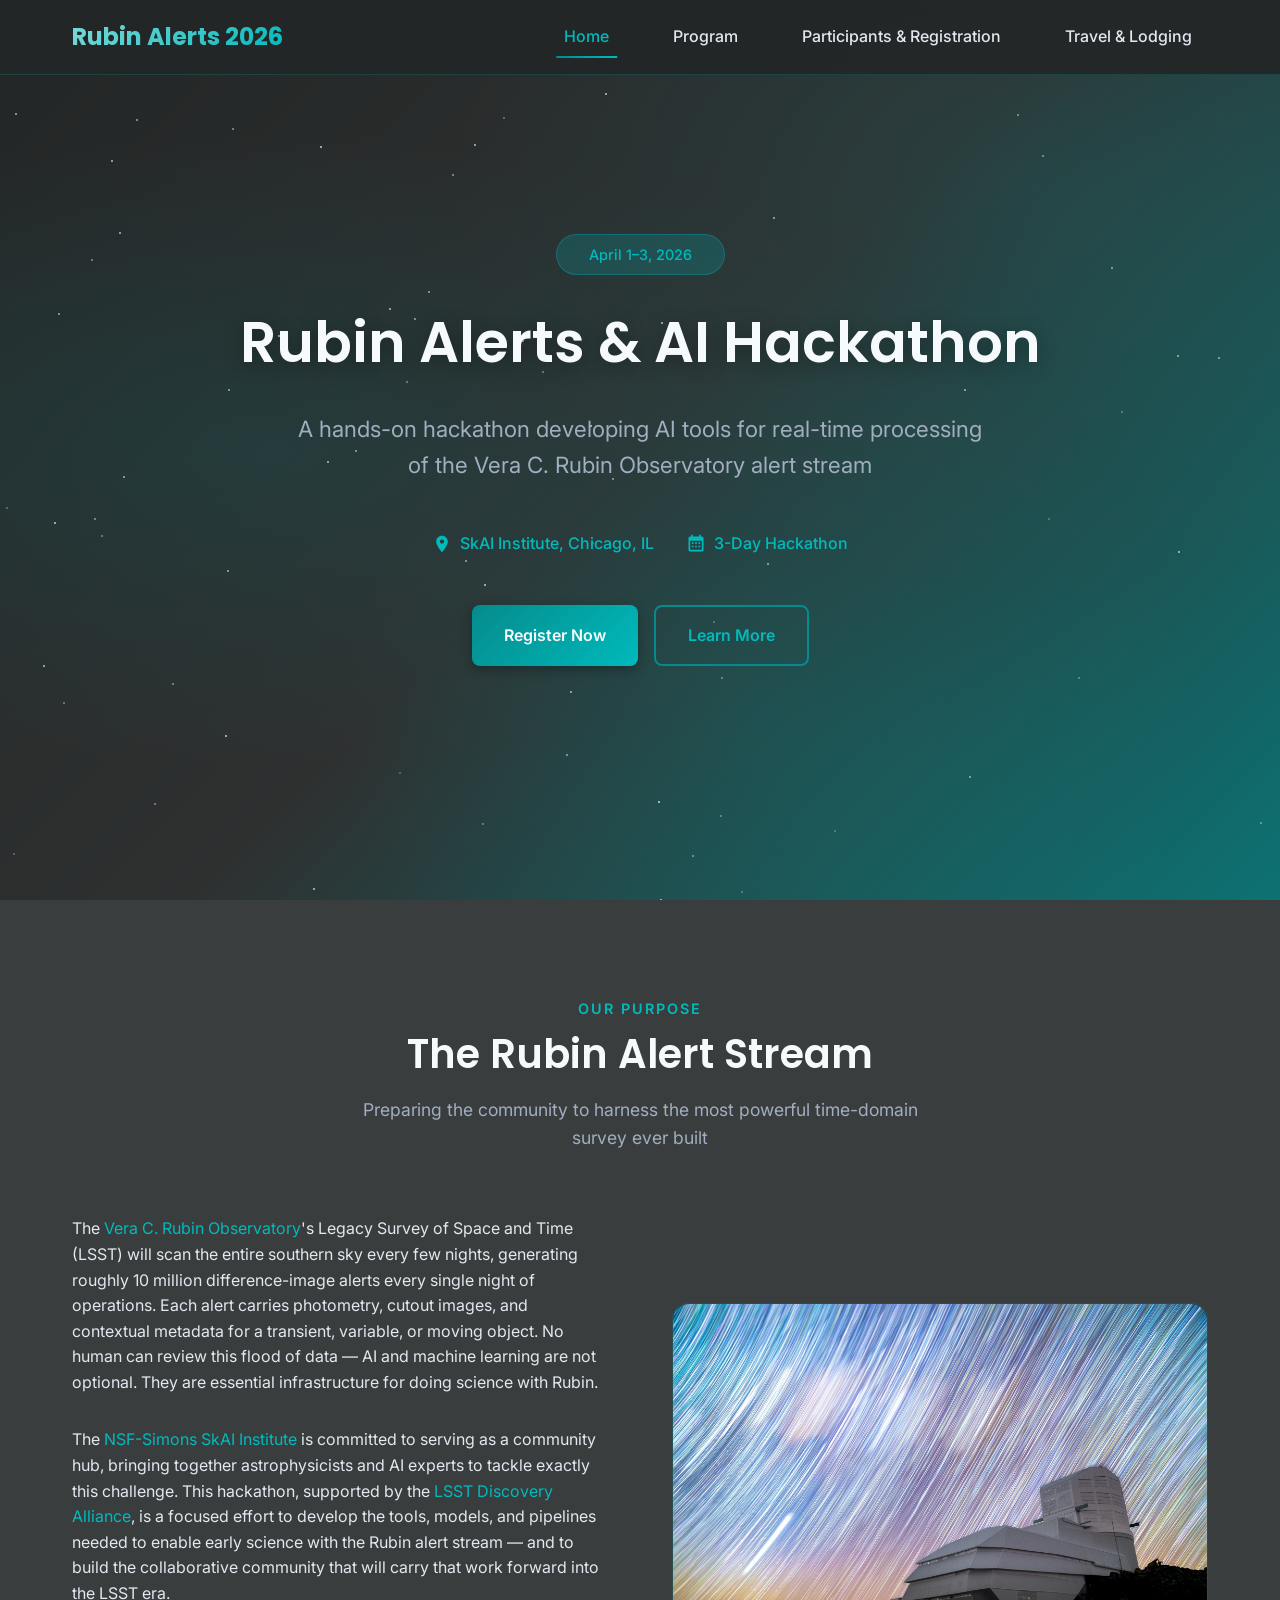
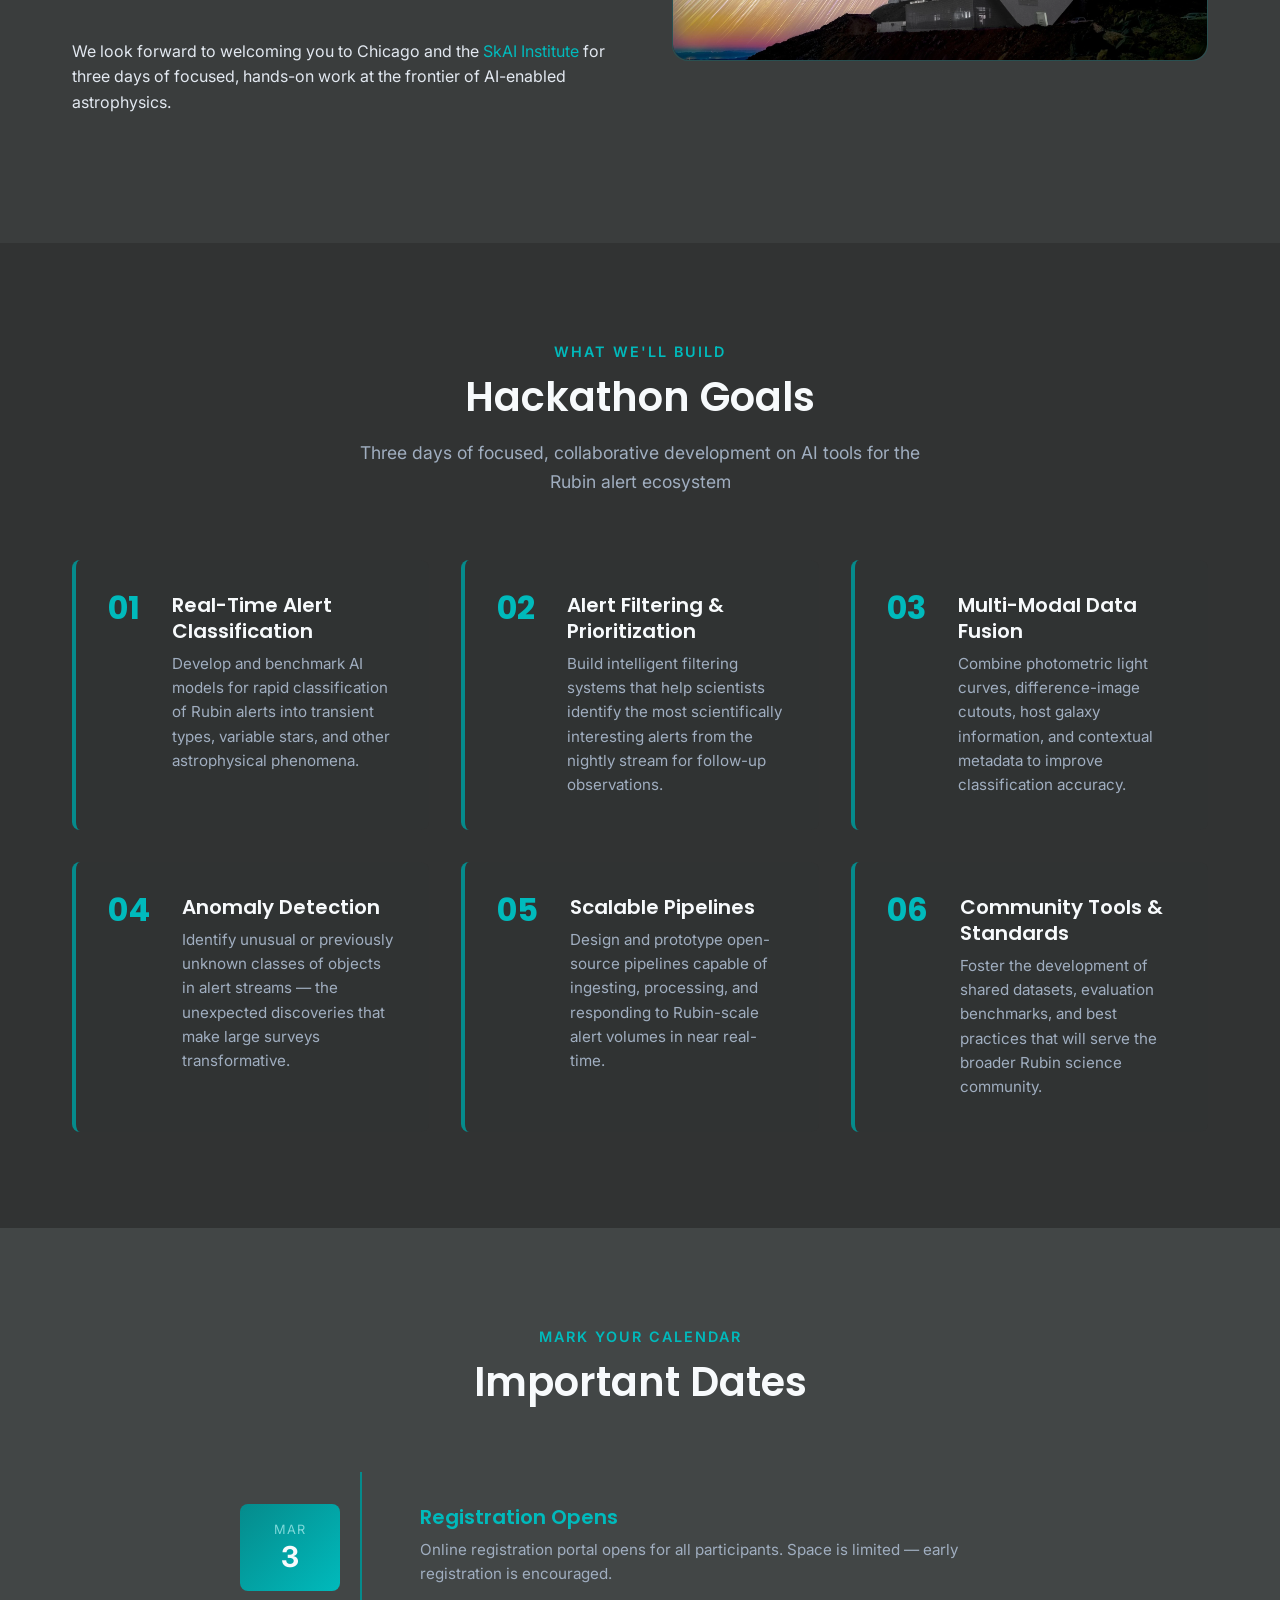
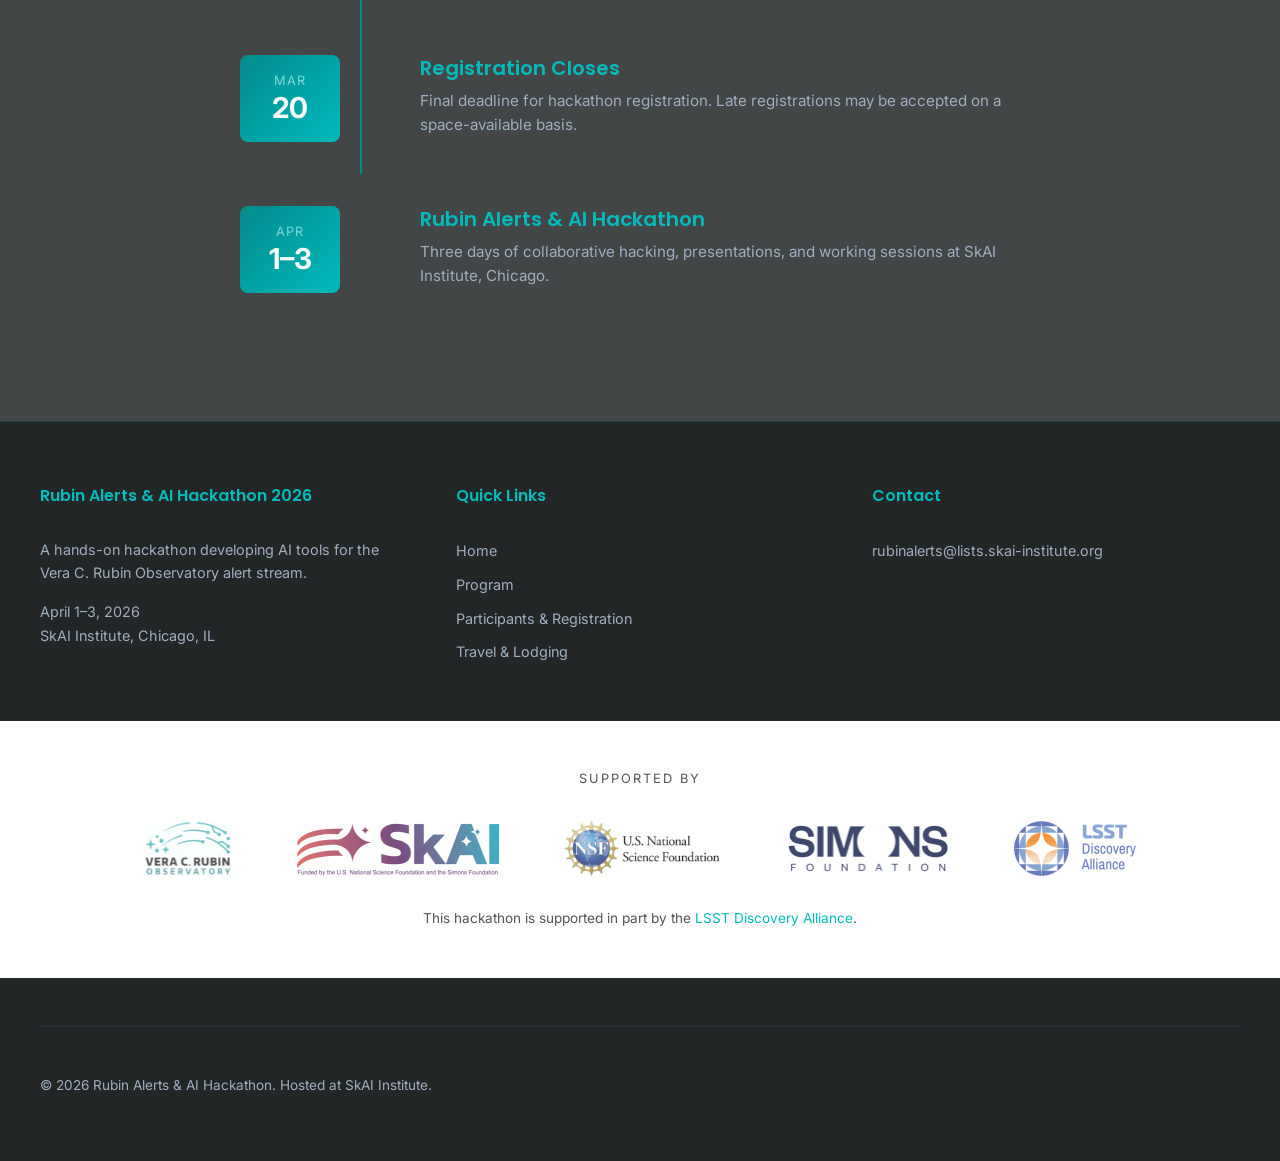
==== commit 247065e1: "ENH: acknowledge LSST DA support in Purpose section with link Co-Authored-By: Claude Sonnet 4.6 <nor" ====
--- a/index.html
+++ b/index.html
@@ -81,7 +81,7 @@
             <div class="data-content">
                 <div class="data-text">
                     <p>The <a href="https://rubinobservatory.org/" target="_blank" rel="noopener">Vera C. Rubin Observatory</a>'s Legacy Survey of Space and Time (LSST) will scan the entire southern sky every few nights, generating roughly 10 million difference-image alerts every single night of operations. Each alert carries photometry, cutout images, and contextual metadata for a transient, variable, or moving object. No human can review this flood of data — AI and machine learning are not optional. They are essential infrastructure for doing science with Rubin.</p>
-                    <p>The <a href="https://skai-institute.org/" target="_blank" rel="noopener">NSF-Simons SkAI Institute</a> is committed to serving as a community hub, bringing together astrophysicists and AI experts to tackle exactly this challenge. This hackathon is a focused effort to develop the tools, models, and pipelines needed to enable early science with the Rubin alert stream — and to build the collaborative community that will carry that work forward into the LSST era.</p>
+                    <p>The <a href="https://skai-institute.org/" target="_blank" rel="noopener">NSF-Simons SkAI Institute</a> is committed to serving as a community hub, bringing together astrophysicists and AI experts to tackle exactly this challenge. This hackathon, supported by the <a href="https://lsstdiscoveryalliance.org/" target="_blank" rel="noopener">LSST Discovery Alliance</a>, is a focused effort to develop the tools, models, and pipelines needed to enable early science with the Rubin alert stream — and to build the collaborative community that will carry that work forward into the LSST era.</p>
                     <p>We look forward to welcoming you to Chicago and the <a href="https://skai-institute.org/" target="_blank" rel="noopener">SkAI Institute</a> for three days of focused, hands-on work at the frontier of AI-enabled astrophysics.</p>
                 </div>
                 <div class="data-visual" style="padding: 0; overflow: hidden;">
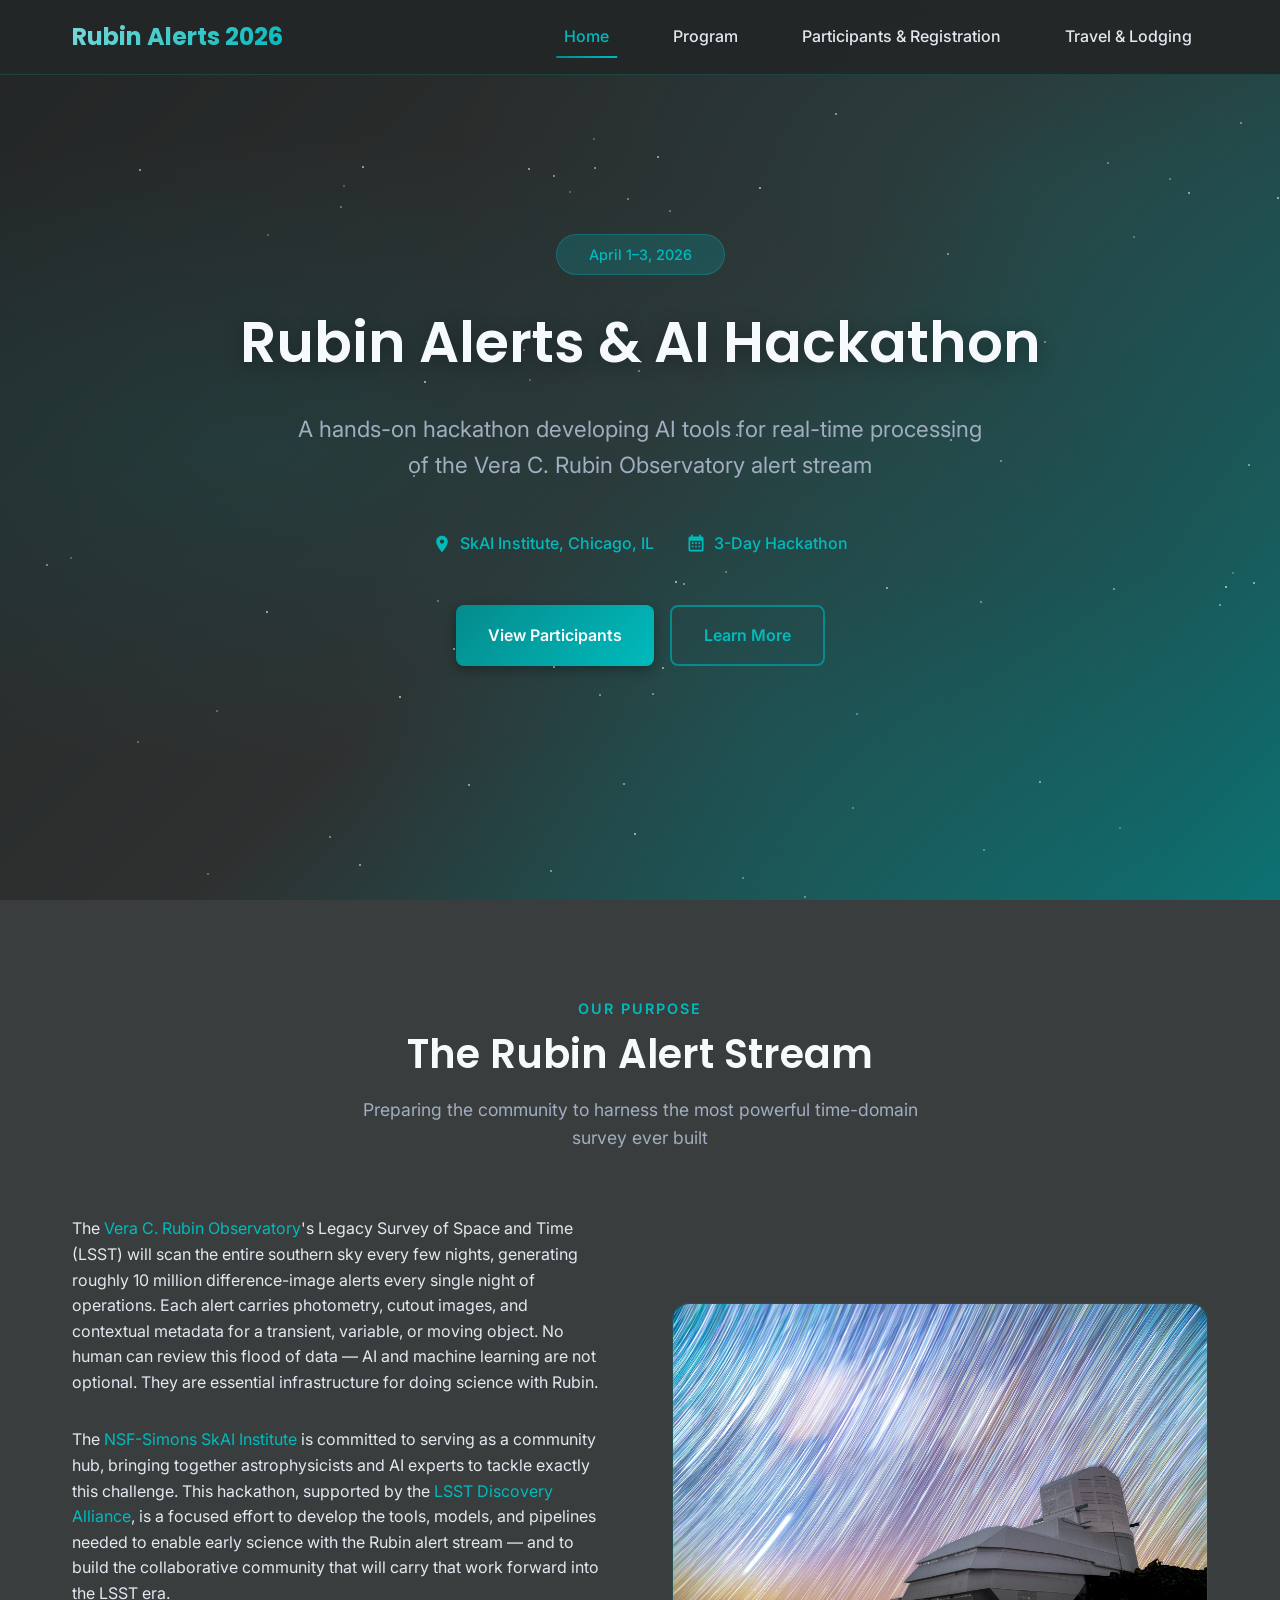
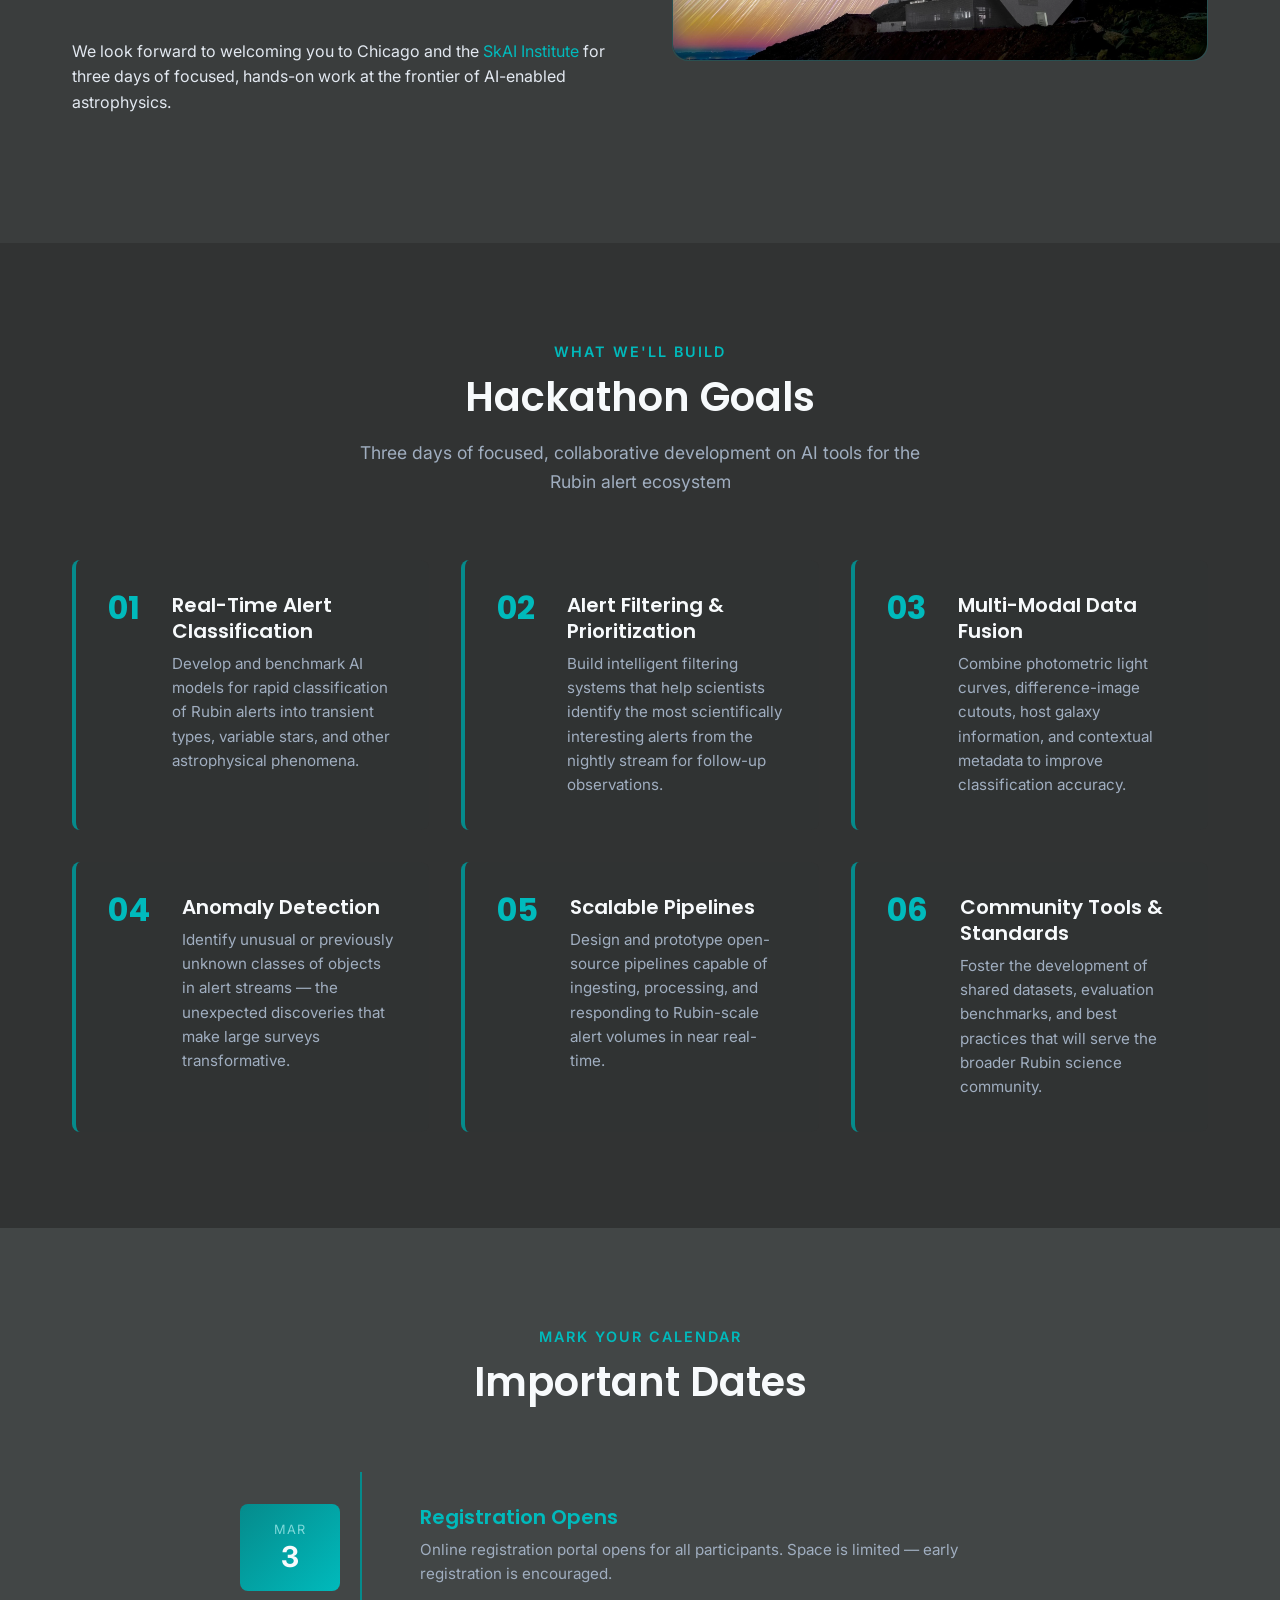
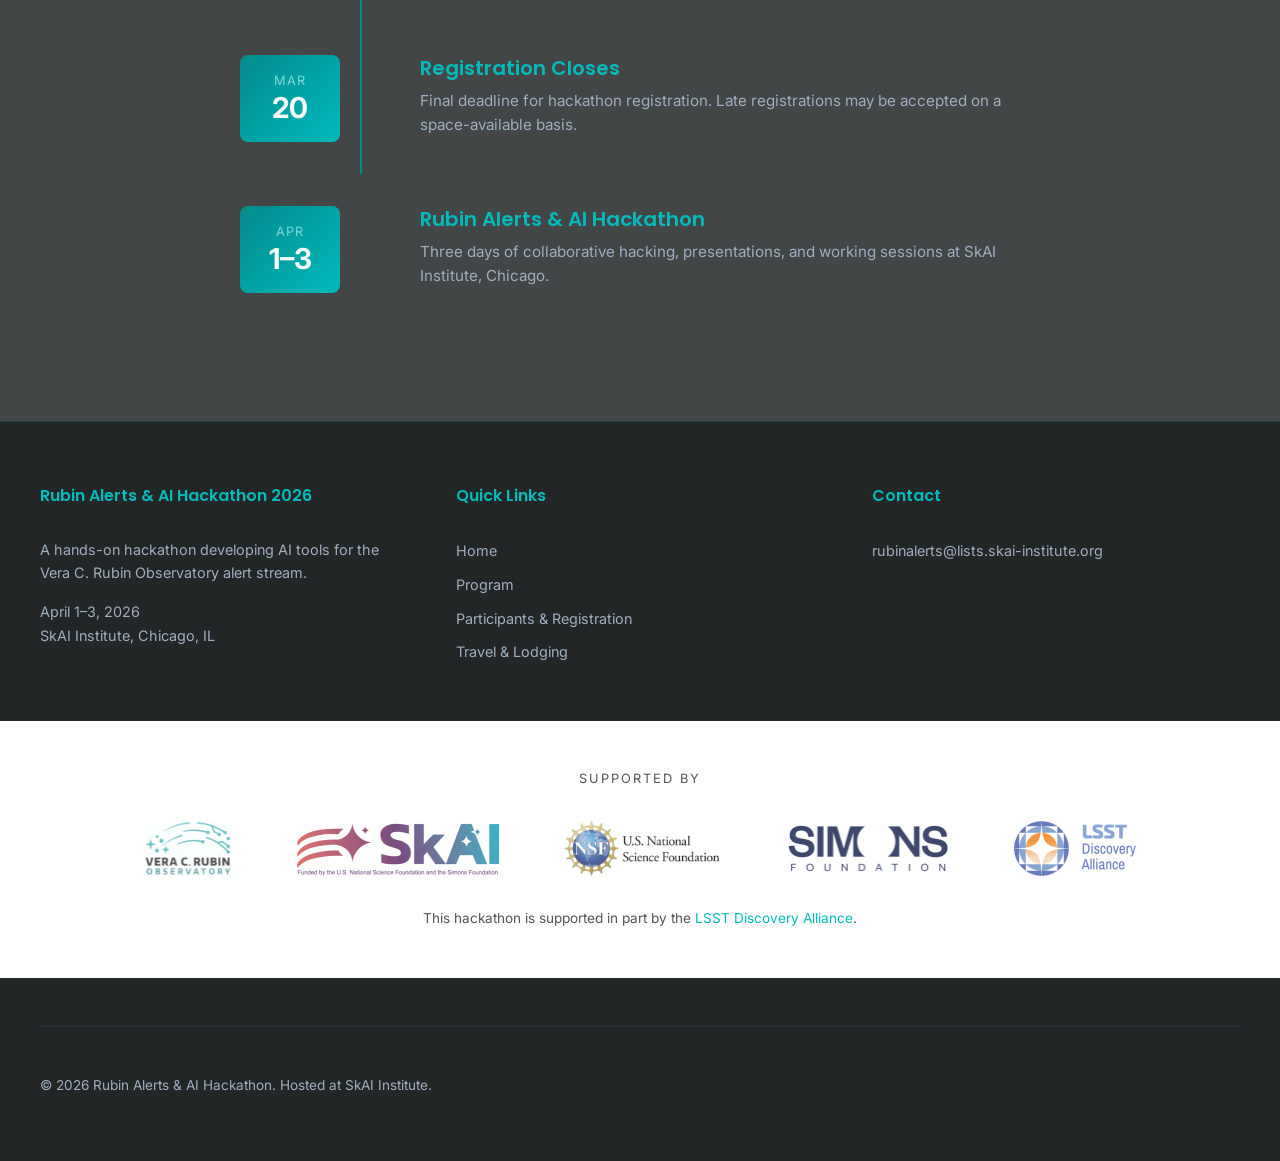
==== commit 6d09d0dd: "ENH: add 2 new participants, close registration - Add Rasha Eldaly (NRIAG, Hybrid) and Felipe Fontin" ====
--- a/index.html
+++ b/index.html
@@ -64,7 +64,7 @@
                 </div>
             </div>
             <div class="hero-cta">
-                <a href="https://forms.gle/wCSfBa9uULBceqDn6" target="_blank" class="btn btn-primary jiggle-link">Register Now</a>
+                <a href="participants.html" class="btn btn-primary jiggle-link">View Participants</a>
                 <a href="#vision" class="btn btn-secondary jiggle-link">Learn More</a>
             </div>
         </div>
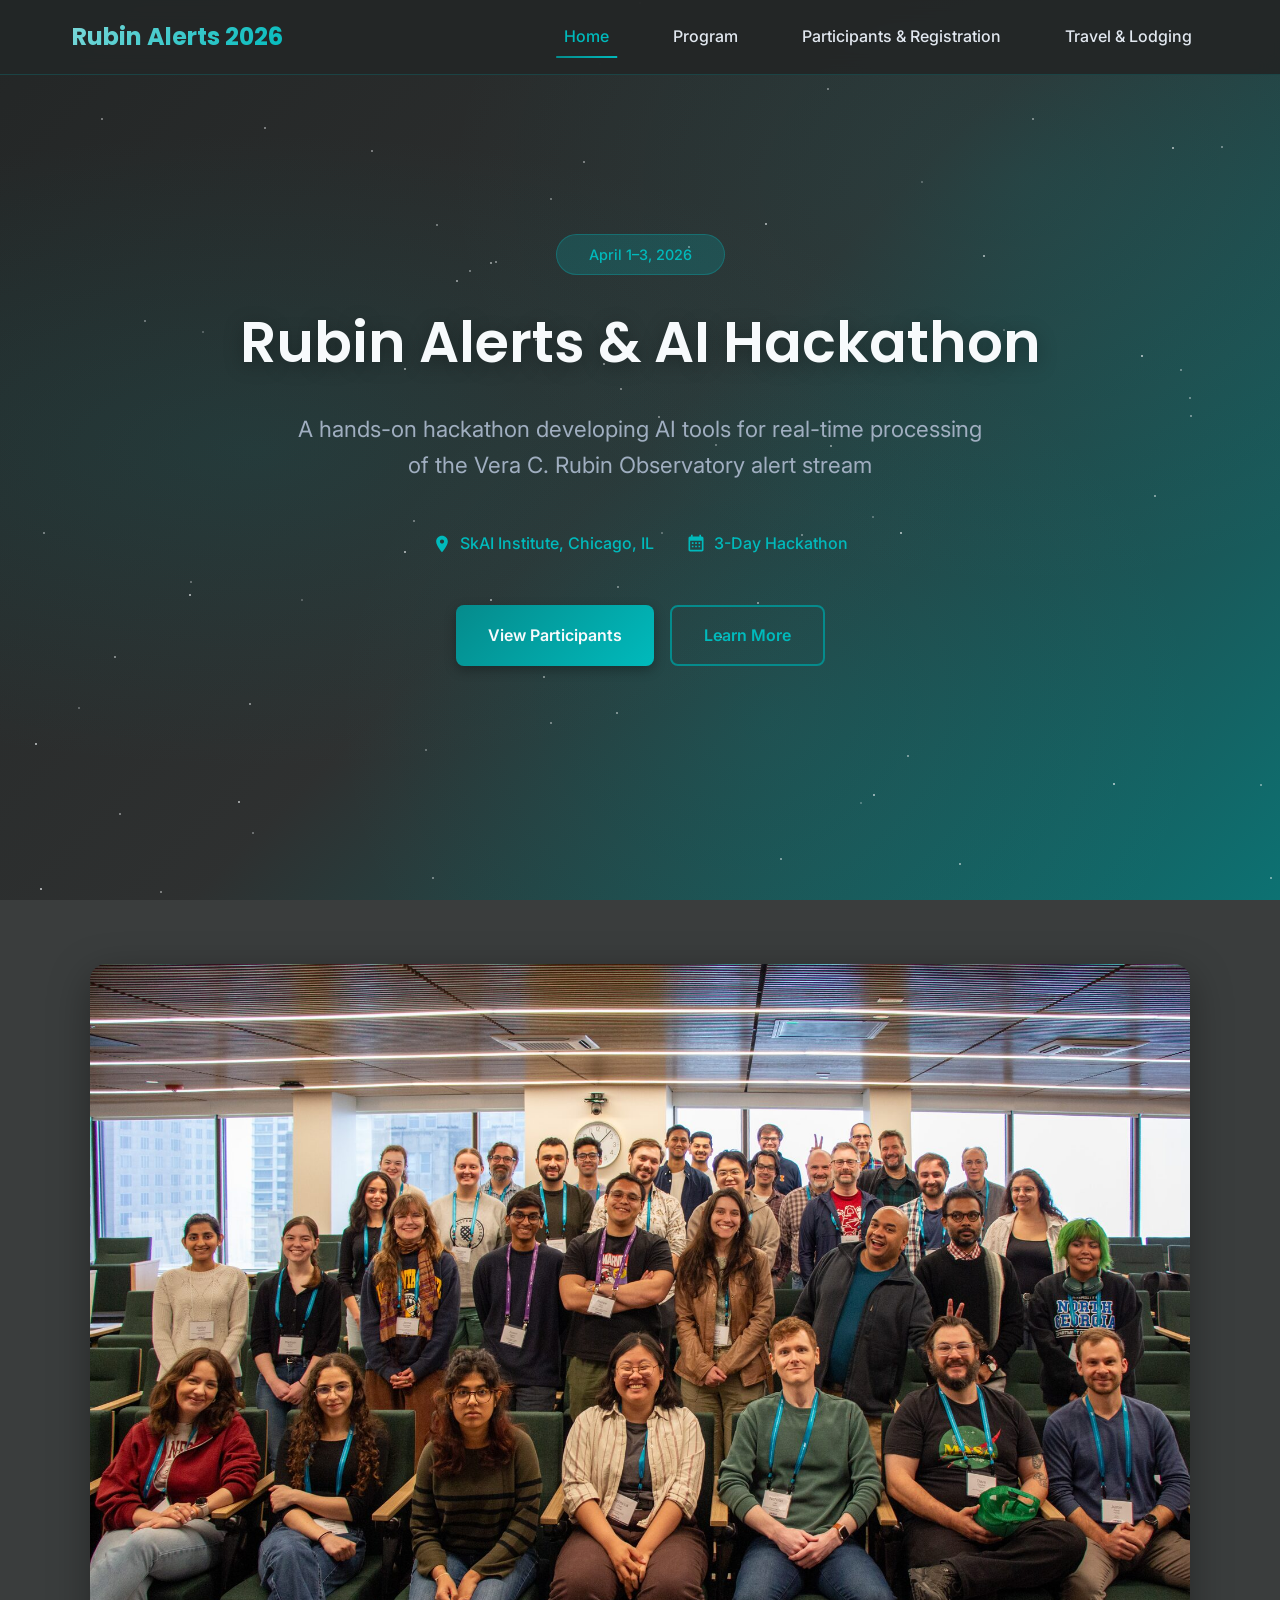
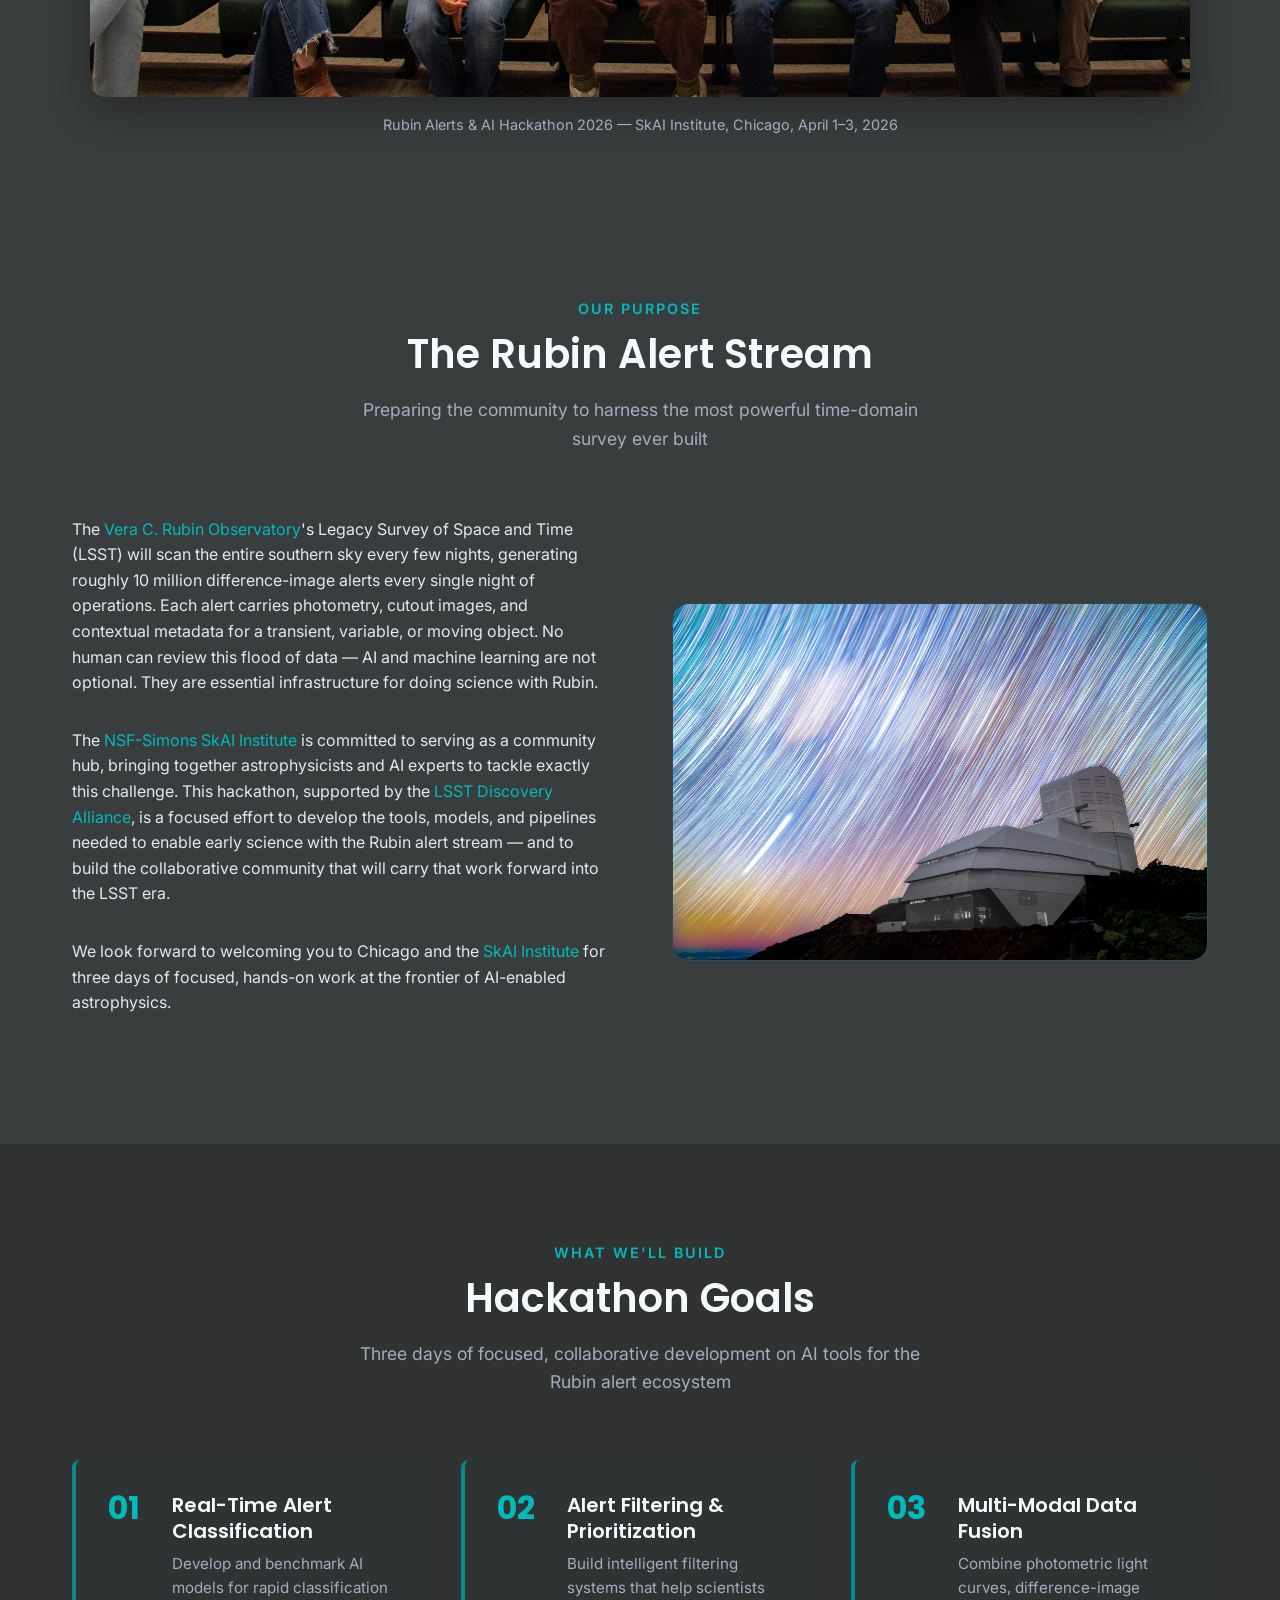
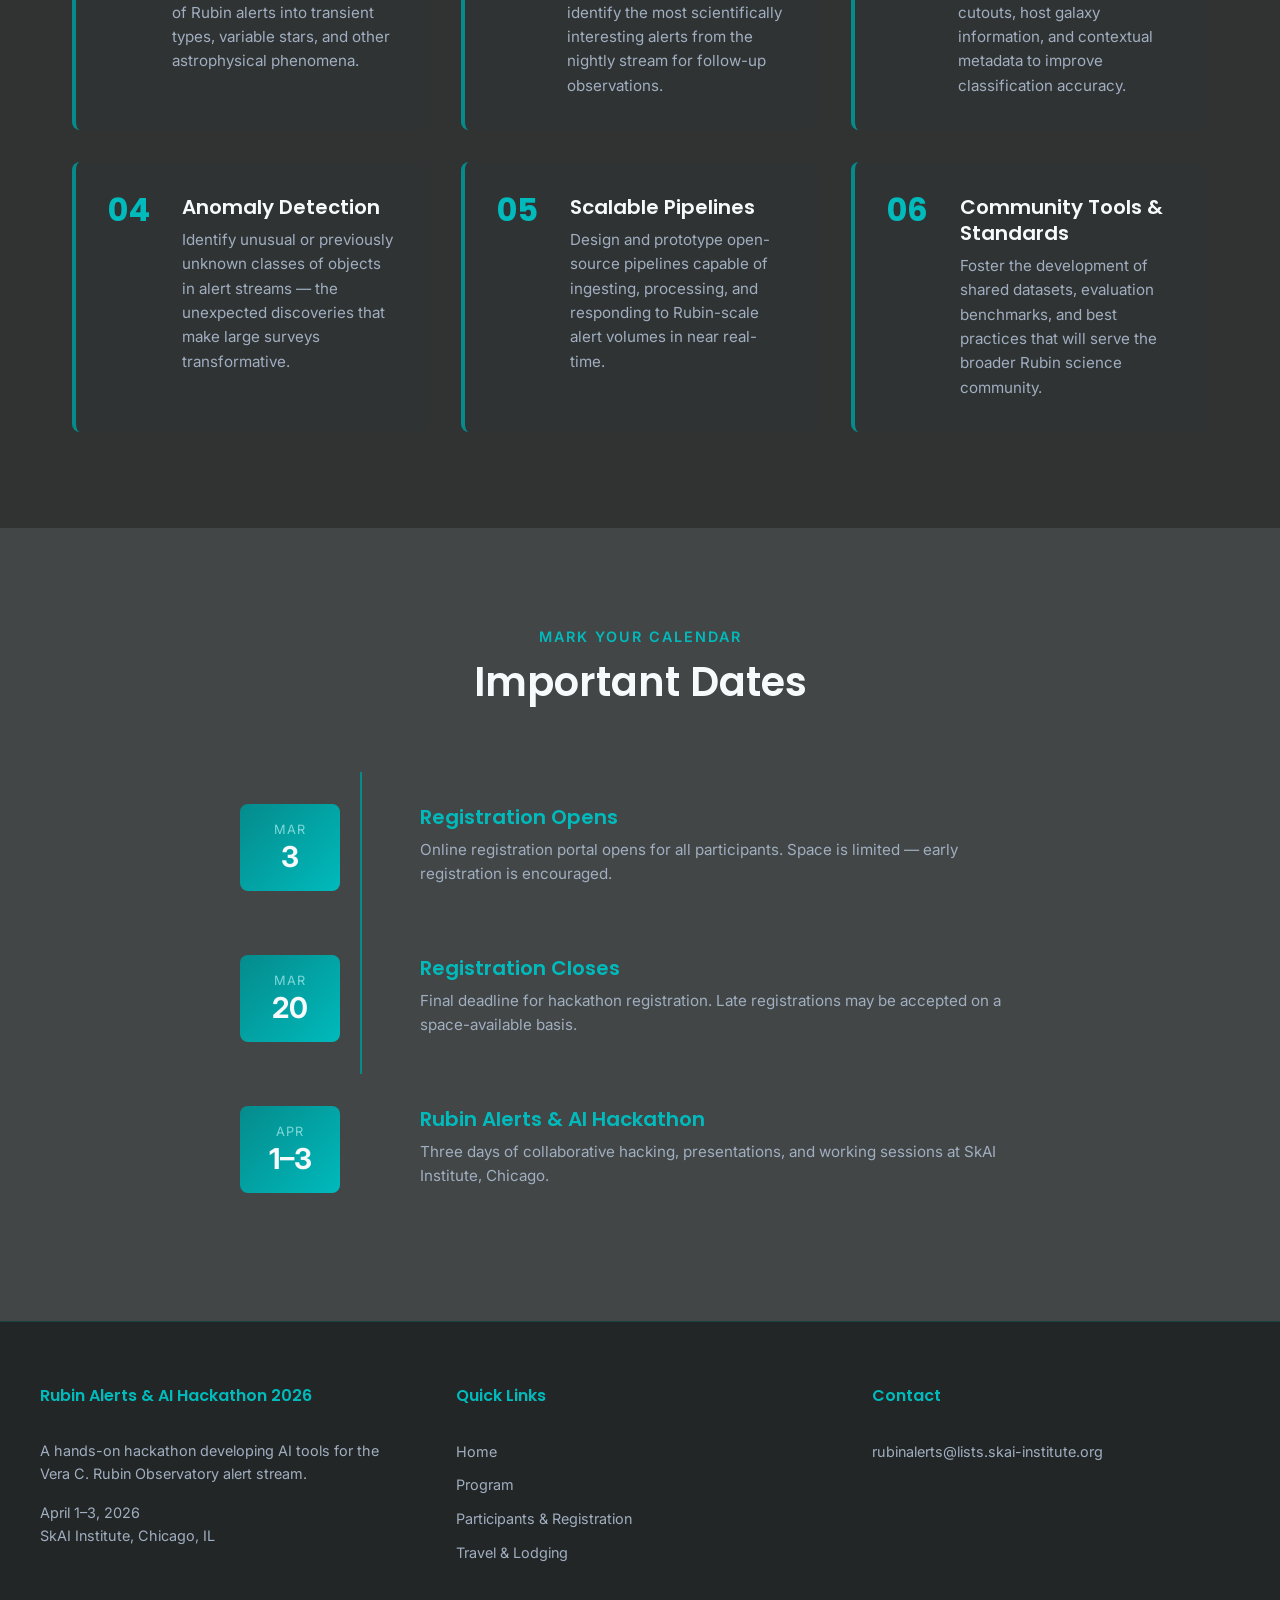
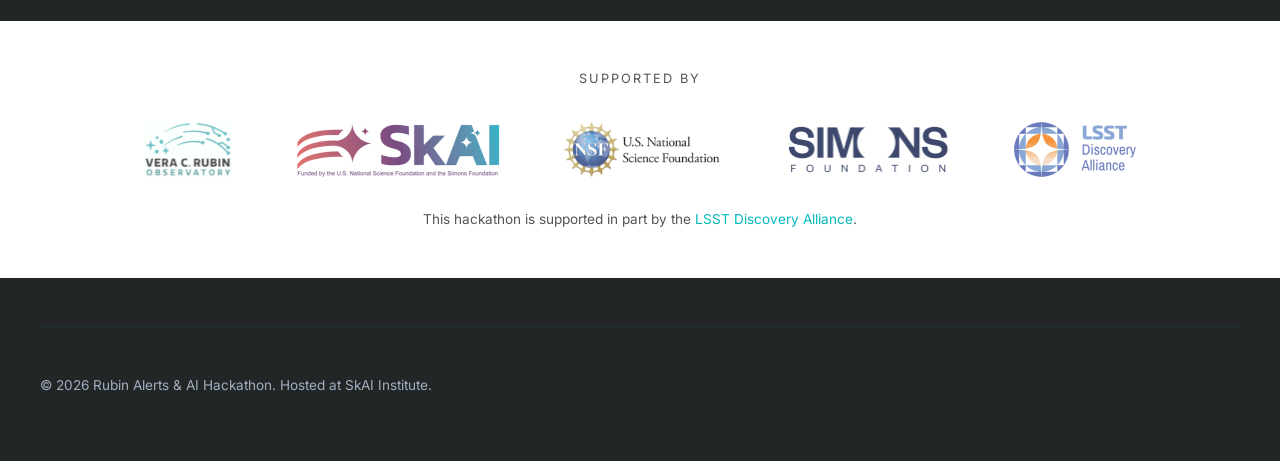
==== commit a84a070e: "ENH: add hackathon photos — group photo on home page, carousel on participants page - Resize 11 phot" ====
--- a/index.html
+++ b/index.html
@@ -67,6 +67,18 @@
                 <a href="participants.html" class="btn btn-primary jiggle-link">View Participants</a>
                 <a href="#vision" class="btn btn-secondary jiggle-link">Learn More</a>
             </div>
+        </div>
+    </section>
+
+    <!-- Group Photo Section -->
+    <section class="section section-secondary group-photo-section">
+        <div class="container">
+            <figure class="group-photo-feature">
+                <img src="assets/images/hackathon/group-photo.jpg"
+                     alt="Rubin Alerts &amp; AI Hackathon 2026 group photo at the SkAI Institute, Chicago"
+                     loading="eager" decoding="async">
+                <figcaption>Rubin Alerts &amp; AI Hackathon 2026 — SkAI Institute, Chicago, April 1–3, 2026</figcaption>
+            </figure>
         </div>
     </section>
 
--- a/css/styles.css
+++ b/css/styles.css
@@ -1430,3 +1430,104 @@
         padding: 1rem;
     }
 }
+
+/* Group photo section (index.html, between hero and vision) */
+.group-photo-section {
+    padding-top: var(--spacing-xl);
+    padding-bottom: var(--spacing-xl);
+}
+.group-photo-feature {
+    margin: 0 auto;
+    max-width: 1100px;
+}
+.group-photo-feature img {
+    width: 100%;
+    height: auto;
+    display: block;
+    border-radius: var(--radius-lg);
+    box-shadow: 0 12px 40px rgba(0, 0, 0, 0.35);
+}
+.group-photo-feature figcaption {
+    margin-top: var(--spacing-sm);
+    font-size: 0.9rem;
+    color: var(--text-muted);
+    text-align: center;
+}
+
+/* Photo carousel */
+.photo-carousel {
+    position: relative;
+    max-width: 1100px;
+    margin: 0 auto;
+    border-radius: var(--radius-lg);
+    overflow: hidden;
+    background: rgba(10, 22, 40, 0.6);
+    box-shadow: 0 16px 48px rgba(0, 0, 0, 0.45);
+}
+.photo-carousel-track {
+    position: relative;
+    aspect-ratio: 3 / 2;
+}
+.photo-carousel-slide {
+    position: absolute;
+    inset: 0;
+    opacity: 0;
+    transition: opacity 0.45s ease;
+    pointer-events: none;
+}
+.photo-carousel-slide.is-active {
+    opacity: 1;
+    pointer-events: auto;
+}
+.photo-carousel-slide img {
+    width: 100%;
+    height: 100%;
+    object-fit: cover;
+    display: block;
+}
+.photo-carousel-btn {
+    position: absolute;
+    top: 50%;
+    transform: translateY(-50%);
+    background: rgba(10, 22, 40, 0.6);
+    color: var(--color-light);
+    border: 1px solid rgba(144, 205, 244, 0.4);
+    width: 44px;
+    height: 44px;
+    border-radius: var(--radius-full);
+    font-size: 1.2rem;
+    cursor: pointer;
+    transition: background 0.2s ease;
+    display: flex;
+    align-items: center;
+    justify-content: center;
+}
+.photo-carousel-btn:hover {
+    background: rgba(0, 186, 188, 0.55);
+}
+.photo-carousel-prev {
+    left: var(--spacing-md);
+}
+.photo-carousel-next {
+    right: var(--spacing-md);
+}
+.photo-carousel-dots {
+    display: flex;
+    justify-content: center;
+    gap: 0.4rem;
+    padding: var(--spacing-sm) 0;
+    background: rgba(10, 22, 40, 0.75);
+}
+.photo-carousel-dots button {
+    width: 10px;
+    height: 10px;
+    border-radius: var(--radius-full);
+    border: none;
+    background: rgba(144, 205, 244, 0.35);
+    cursor: pointer;
+    padding: 0;
+    transition: background 0.2s ease;
+}
+.photo-carousel-dots button.is-active {
+    background: var(--color-accent);
+}
